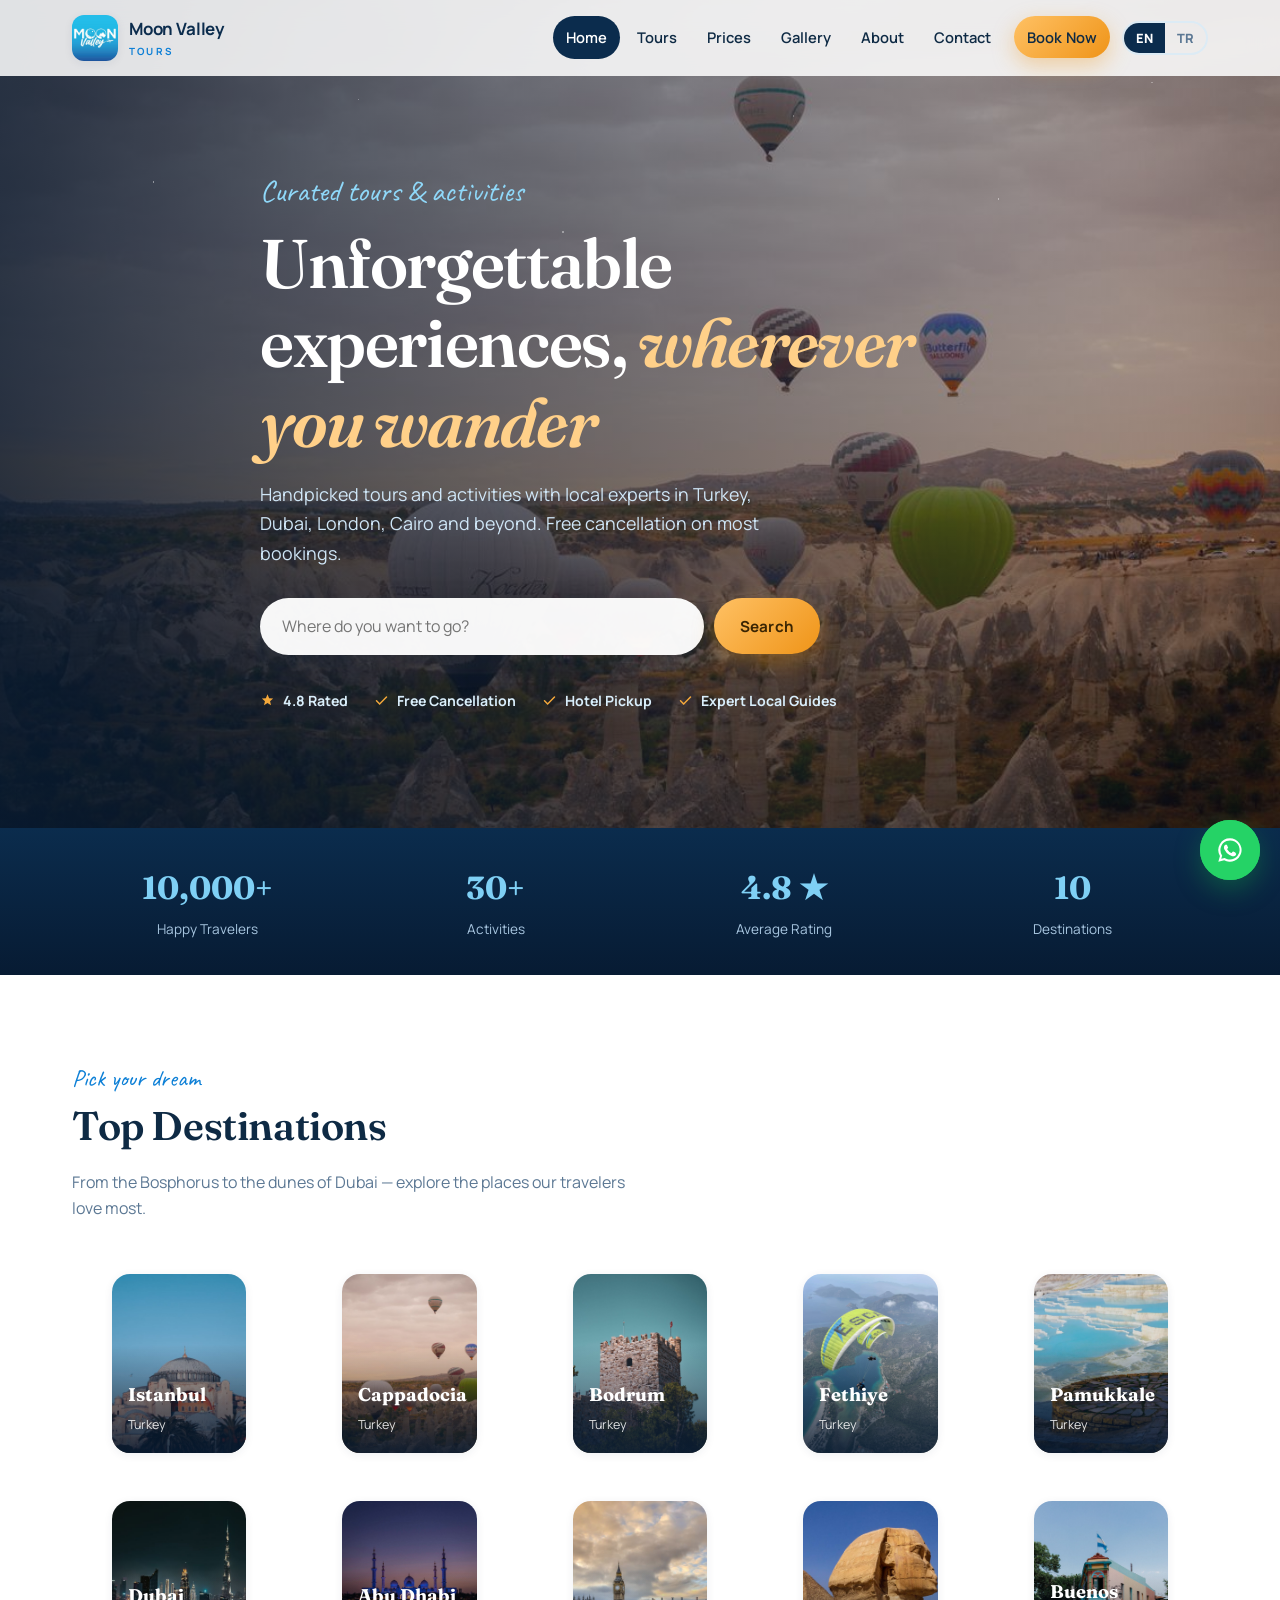
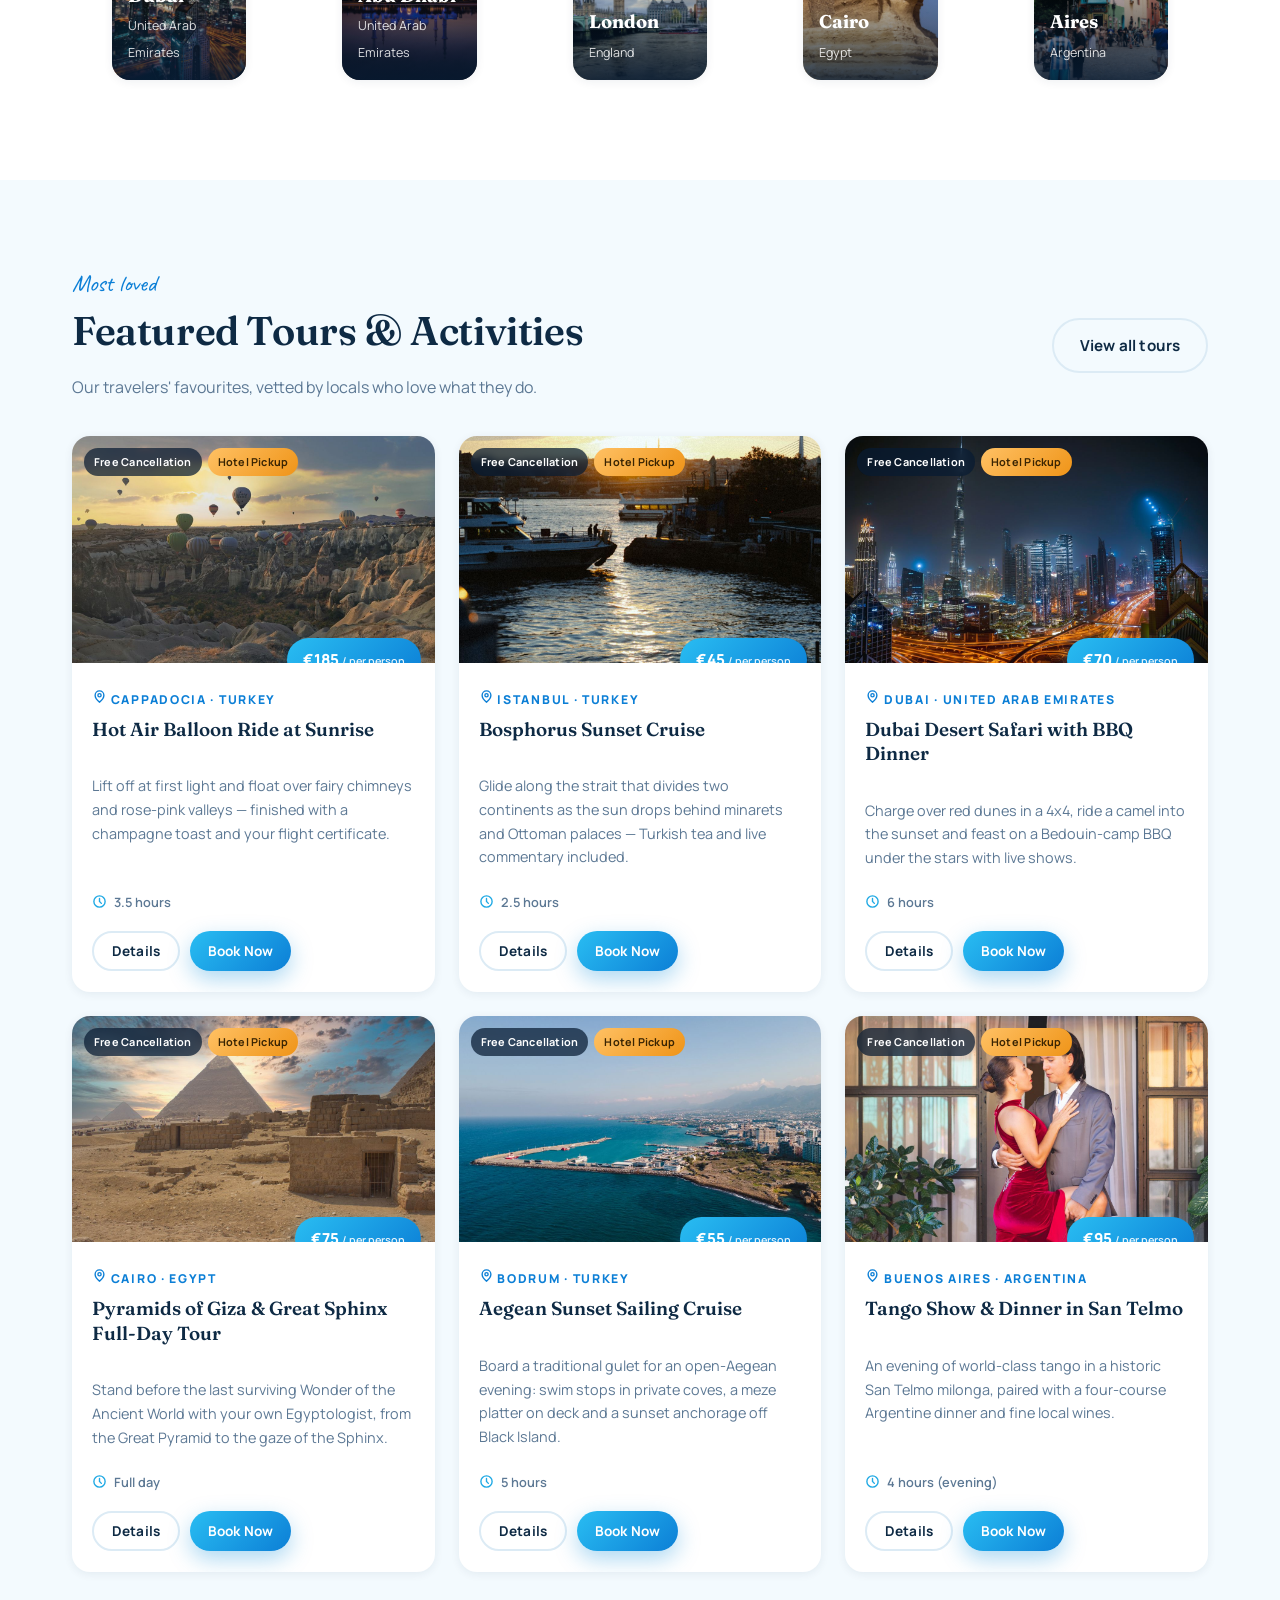
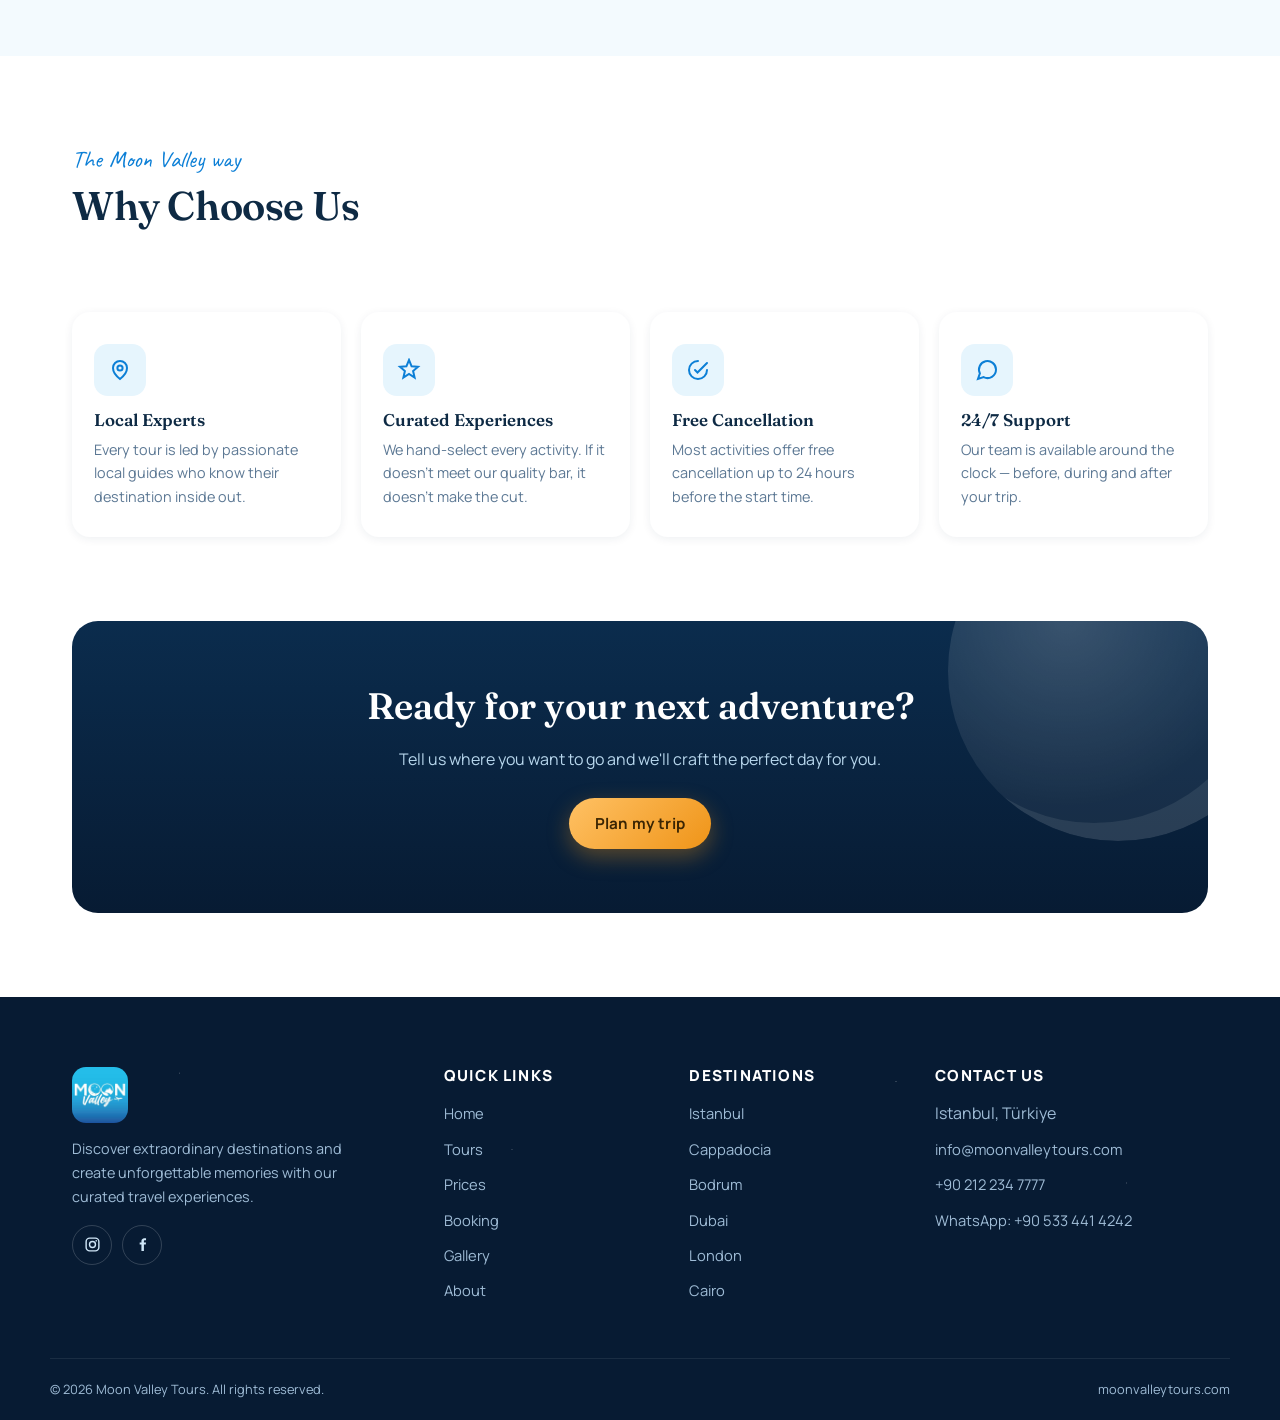
==== index.html @ e9f566f2 "MoonValley Tours — complete web application v1.0 30 tours, bilingual EN/TR, booking via WhatsApp, ga" ====
<!DOCTYPE html>
<html lang="en">
<head>
<meta charset="UTF-8">
<meta name="viewport" content="width=device-width, initial-scale=1.0">
<title>Moon Valley Tours — Curated Tours & Activities in Turkey, Dubai, London & More</title>
<meta name="description" content="Handpicked tours and activities with local experts in Istanbul, Cappadocia, Bodrum, Dubai, London, Cairo and beyond. Free cancellation on most bookings.">
<meta name="keywords" content="Moon Valley Tours, tours, activities, Istanbul, Cappadocia, Bodrum, Dubai, London, Cairo, travel, excursions, day trips">
<meta name="author" content="Moon Valley Tours">
<meta name="robots" content="index, follow">
<meta name="theme-color" content="#0b2c4d">
<meta property="og:type" content="website">
<meta property="og:site_name" content="Moon Valley Tours">
<meta property="og:title" content="Moon Valley Tours — Curated Tours & Activities in Turkey, Dubai, London & More">
<meta property="og:description" content="Handpicked tours and activities with local experts in Istanbul, Cappadocia, Bodrum, Dubai, London, Cairo and beyond. Free cancellation on most bookings.">
<meta property="og:image" content="assets/logo/logo.jpg">
<meta name="twitter:card" content="summary_large_image">
<link rel="icon" type="image/png" sizes="32x32" href="assets/icons/favicon-32.png">
<link rel="icon" type="image/png" sizes="192x192" href="assets/icons/favicon-192.png">
<link rel="apple-touch-icon" href="assets/icons/icon-512.png">
<link rel="preconnect" href="https://fonts.googleapis.com">
<link rel="preconnect" href="https://fonts.gstatic.com" crossorigin>
<link href="https://fonts.googleapis.com/css2?family=Fraunces:ital,wght@0,500;0,600;0,700;1,600&family=Manrope:wght@400;600;700;800&family=Caveat:wght@600&display=swap" rel="stylesheet">
<link rel="stylesheet" href="css/style.css">
<script type="application/ld+json">{"@context": "https://schema.org", "@type": "TravelAgency", "name": "Moon Valley Tours", "description": "Curated tours and activities in Turkey, Dubai, London, Cairo and beyond.", "email": "info@moonvalleytours.com", "telephone": "+90 212 234 7777", "address": {"@type": "PostalAddress", "addressLocality": "Istanbul", "addressCountry": "TR"}, "sameAs": ["https://www.instagram.com/moonvalleytours", "https://www.facebook.com/moonvalleytours"], "aggregateRating": {"@type": "AggregateRating", "ratingValue": "4.8", "bestRating": "5", "reviewCount": "10000"}}</script>
</head>
<body data-page="home">
<header class="site-header">
  <div class="wrap">
    <a class="brand" href="index.html" aria-label="Moon Valley Tours — Home">
      <img src="assets/logo/logo.jpg" alt="Moon Valley Tours logo" width="46" height="46">
      <span><b>Moon Valley</b><small>Tours</small></span>
    </a>
    <button class="nav-toggle" aria-label="Open menu" aria-controls="main-nav"><span></span></button>
    <nav class="main-nav" id="main-nav" aria-label="Main navigation">
      <a href="index.html" data-i18n="nav.home" class="is-active">Home</a>
      <a href="programs.html" data-i18n="nav.tours">Tours</a>
      <a href="prices.html" data-i18n="nav.prices">Prices</a>
      <a href="gallery.html" data-i18n="nav.gallery">Gallery</a>
      <a href="about.html" data-i18n="nav.about">About</a>
      <a href="contact.html" data-i18n="nav.contact">Contact</a>
      <a href="booking.html" class="btn btn--gold btn--sm nav-cta" data-i18n="nav.book">Book Now</a>
      <div class="lang-switch" role="group" aria-label="Language">
        <button data-lang="en" type="button">EN</button>
        <button data-lang="tr" type="button">TR</button>
      </div>
    </nav>
  </div>
</header>
<main>
<section class="hero">
  <div class="hero__bg">
      <img src="assets/images/dest-cappadocia.jpg" alt="" class="is-on" fetchpriority="high">
      <img src="assets/images/istanbul-bosphorus-sunset-cruise-1.jpg" alt=""  loading="lazy">
      <img src="assets/images/dest-dubai.jpg" alt=""  loading="lazy">
      <img src="assets/images/dest-fethiye.jpg" alt=""  loading="lazy">
  </div>
  <div class="hero__veil"></div>
  <div class="hero__stars"></div>
  <div class="wrap"><div class="hero__inner">
    <span class="hero__eyebrow rise" data-i18n="hero.eyebrow">Curated tours &amp; activities</span>
    <h1 class="rise"><span data-i18n="hero.title.a">Unforgettable experiences,</span> <em data-i18n="hero.title.b">wherever you wander</em></h1>
    <p class="rise" data-i18n="hero.sub">Handpicked tours and activities with local experts in Turkey, Dubai, London, Cairo and beyond. Free cancellation on most bookings.</p>
    <form class="hero__search rise" id="hero-search" role="search">
      <input type="search" data-i18n-ph="hero.search" placeholder="Where do you want to go?" aria-label="Search destinations">
      <button class="btn btn--gold" type="submit" data-i18n="hero.cta">Search</button>
    </form>
    <div class="hero__badges rise">
      <span><svg width="15" height="15" viewBox="0 0 24 24" fill="currentColor"><path d="m12 2 2.6 6.3 6.4.5-4.9 4.3 1.5 6.4L12 16l-5.6 3.5 1.5-6.4L3 8.8l6.4-.5L12 2z"/></svg> <i data-i18n="badge.rated" style="font-style:normal">4.8 Rated</i></span>
      <span><svg width="15" height="15" viewBox="0 0 24 24" fill="none" stroke="currentColor" stroke-width="2.4" stroke-linecap="round"><path d="m4 12.5 5 5L20 6.5"/></svg> <i data-i18n="badge.cancel" style="font-style:normal">Free Cancellation</i></span>
      <span><svg width="15" height="15" viewBox="0 0 24 24" fill="none" stroke="currentColor" stroke-width="2.4" stroke-linecap="round"><path d="m4 12.5 5 5L20 6.5"/></svg> <i data-i18n="badge.pickup" style="font-style:normal">Hotel Pickup</i></span>
      <span><svg width="15" height="15" viewBox="0 0 24 24" fill="none" stroke="currentColor" stroke-width="2.4" stroke-linecap="round"><path d="m4 12.5 5 5L20 6.5"/></svg> <i data-i18n="badge.guides" style="font-style:normal">Expert Local Guides</i></span>
    </div>
  </div></div>
</section>

<section class="stats" aria-label="Key numbers">
  <div class="wrap">
    <div class="stat"><b>10,000+</b><span data-i18n="stats.travelers">Happy Travelers</span></div>
    <div class="stat"><b>30+</b><span data-i18n="stats.activities">Activities</span></div>
    <div class="stat"><b>4.8 ★</b><span data-i18n="stats.rating">Average Rating</span></div>
    <div class="stat"><b>10</b><span data-i18n="stats.dests">Destinations</span></div>
  </div>
</section>

<section class="section" id="destinations">
  <div class="wrap">
    <span class="eyebrow" data-i18n="home.dest.eyebrow">Pick your dream</span>
    <div class="section-head--row">
      <h2 class="section-title" data-i18n="home.dest.title">Top Destinations</h2>
    </div>
    <p class="section-sub" data-i18n="home.dest.sub">From the Bosphorus to the dunes of Dubai — explore the places our travelers love most.</p>
    <div class="dest-grid" id="dest-grid"></div>
  </div>
</section>

<section class="section section--sky">
  <div class="wrap">
    <span class="eyebrow" data-i18n="home.tours.eyebrow">Most loved</span>
    <div class="section-head--row">
      <h2 class="section-title" data-i18n="home.tours.title">Featured Tours &amp; Activities</h2>
      <a href="programs.html" class="btn btn--ghost" data-i18n="home.tours.all">View all tours</a>
    </div>
    <p class="section-sub" data-i18n="home.tours.sub">Our travelers' favourites, vetted by locals who love what they do.</p>
    <div class="tour-grid" id="featured-grid"></div>
  </div>
</section>

<section class="section">
  <div class="wrap">
    <span class="eyebrow" data-i18n="home.why.eyebrow">The Moon Valley way</span>
    <h2 class="section-title" data-i18n="home.why.title">Why Choose Us</h2>
    <p class="section-sub">&nbsp;</p>
    <div class="feature-grid">
      <div class="feature reveal">
        <div class="feature__icon"><svg width="24" height="24" viewBox="0 0 24 24" fill="none" stroke="currentColor" stroke-width="2" stroke-linecap="round"><path d="M12 21s7-5.5 7-11a7 7 0 1 0-14 0c0 5.5 7 11 7 11z"/><circle cx="12" cy="10" r="2.6"/></svg></div>
        <h3 data-i18n="why.local.t">Local Experts</h3>
        <p data-i18n="why.local.d">Every tour is led by passionate local guides who know their destination inside out.</p>
      </div>
      <div class="feature reveal">
        <div class="feature__icon"><svg width="24" height="24" viewBox="0 0 24 24" fill="none" stroke="currentColor" stroke-width="2" stroke-linecap="round"><path d="m12 2 2.6 6.3 6.4.5-4.9 4.3 1.5 6.4L12 16l-5.6 3.5 1.5-6.4L3 8.8l6.4-.5L12 2z"/></svg></div>
        <h3 data-i18n="why.curated.t">Curated Experiences</h3>
        <p data-i18n="why.curated.d">We hand-select every activity. If it doesn't meet our quality bar, it doesn't make the cut.</p>
      </div>
      <div class="feature reveal">
        <div class="feature__icon"><svg width="24" height="24" viewBox="0 0 24 24" fill="none" stroke="currentColor" stroke-width="2" stroke-linecap="round"><path d="M21 12a9 9 0 1 1-9-9"/><path d="m9 12 2.5 2.5L21 5"/></svg></div>
        <h3 data-i18n="why.cancel.t">Free Cancellation</h3>
        <p data-i18n="why.cancel.d">Most activities offer free cancellation up to 24 hours before the start time.</p>
      </div>
      <div class="feature reveal">
        <div class="feature__icon"><svg width="24" height="24" viewBox="0 0 24 24" fill="none" stroke="currentColor" stroke-width="2" stroke-linecap="round"><path d="M21 11.5a8.5 8.5 0 0 1-12.4 7.6L3 21l1.9-5.6A8.5 8.5 0 1 1 21 11.5z"/></svg></div>
        <h3 data-i18n="why.support.t">24/7 Support</h3>
        <p data-i18n="why.support.d">Our team is available around the clock — before, during and after your trip.</p>
      </div>
    </div>
  </div>
</section>

<section class="section" style="padding-top:0">
  <div class="wrap">
    <div class="cta-band reveal">
      <h2 data-i18n="cta.title">Ready for your next adventure?</h2>
      <p data-i18n="cta.sub">Tell us where you want to go and we'll craft the perfect day for you.</p>
      <a href="booking.html" class="btn btn--gold" data-i18n="cta.btn">Plan my trip</a>
    </div>
  </div>
</section>
</main>
<footer class="site-footer">
  <div class="wrap footer-grid">
    <div class="footer-brand">
      <img src="assets/logo/logo.jpg" alt="Moon Valley Tours logo" loading="lazy" width="56" height="56">
      <p data-i18n="footer.tag">Discover extraordinary destinations and create unforgettable memories with our curated travel experiences.</p>
      <div class="footer-social">
        <a href="https://www.instagram.com/moonvalleytours" target="_blank" rel="noopener" aria-label="Instagram"><svg width="17" height="17" viewBox="0 0 24 24" fill="none" stroke="currentColor" stroke-width="2"><rect x="3" y="3" width="18" height="18" rx="5"/><circle cx="12" cy="12" r="4.2"/><circle cx="17.3" cy="6.7" r="1.2" fill="currentColor" stroke="none"/></svg></a>
        <a href="https://www.facebook.com/moonvalleytours" target="_blank" rel="noopener" aria-label="Facebook"><svg width="17" height="17" viewBox="0 0 24 24" fill="currentColor"><path d="M14 9h3l-.4 3H14v9h-3.5v-9H8V9h2.5V7.2C10.5 4.9 11.9 3 14.7 3H17v3h-1.7c-1 0-1.3.5-1.3 1.4V9Z"/></svg></a>
      </div>
    </div>
    <div>
      <h4 data-i18n="footer.links">Quick links</h4>
      <ul>
        <li><a href="index.html" data-i18n="nav.home">Home</a></li>
        <li><a href="programs.html" data-i18n="nav.tours">Tours</a></li>
        <li><a href="prices.html" data-i18n="nav.prices">Prices</a></li>
        <li><a href="booking.html" data-i18n="nav.booking">Booking</a></li>
        <li><a href="gallery.html" data-i18n="nav.gallery">Gallery</a></li>
        <li><a href="about.html" data-i18n="nav.about">About</a></li>
      </ul>
    </div>
    <div>
      <h4 data-i18n="footer.dests">Destinations</h4>
      <ul>
        <li><a href="programs.html?dest=istanbul">Istanbul</a></li>
        <li><a href="programs.html?dest=cappadocia">Cappadocia</a></li>
        <li><a href="programs.html?dest=bodrum">Bodrum</a></li>
        <li><a href="programs.html?dest=dubai">Dubai</a></li>
        <li><a href="programs.html?dest=london">London</a></li>
        <li><a href="programs.html?dest=cairo">Cairo</a></li>
      </ul>
    </div>
    <div>
      <h4 data-i18n="footer.contact">Contact us</h4>
      <ul>
        <li><span>Istanbul, Türkiye</span></li>
        <li><a href="mailto:info@moonvalleytours.com">info@moonvalleytours.com</a></li>
        <li><a href="tel:+902122347777">+90 212 234 7777</a></li>
        <li><a href="https://wa.me/905334414242" target="_blank" rel="noopener">WhatsApp: +90 533 441 4242</a></li>
      </ul>
    </div>
  </div>
  <div class="wrap footer-bottom">
    <span>© <span id="year">2026</span> Moon Valley Tours. <span data-i18n="footer.rights">All rights reserved.</span></span>
    <span>moonvalleytours.com</span>
  </div>
</footer>
<script src="js/app.js"></script>
<noscript><style>.reveal{opacity:1;transform:none}</style></noscript>
</body>
</html>
---- css/style.css ----
/* ==========================================================================
   MoonValley — Moon Valley Tours
   Design system: "Celestial Premium"
   Deep night-navy + brand cyan (from the official logo) + warm gold accent
   ========================================================================== */

:root {
  /* Brand palette — derived from the Moon Valley Tours logo gradient */
  --night: #071b33;
  --navy: #0b2c4d;
  --ink: #0e2a44;
  --brand: #1fa9e4;
  --brand-deep: #0c7fd6;
  --brand-soft: #e6f5fd;
  --sky: #f3fafe;
  --gold: #f5a93b;
  --gold-deep: #d9881a;
  --paper: #ffffff;
  --mist: #5c7894;
  --line: #dcebf5;

  --grad-brand: linear-gradient(135deg, #29bdf2 0%, #0c7fd6 100%);
  --grad-night: linear-gradient(180deg, #0b2c4d 0%, #071b33 100%);

  --font-display: "Fraunces", Georgia, serif;
  --font-body: "Manrope", "Segoe UI", sans-serif;
  --font-accent: "Caveat", cursive;

  --radius: 18px;
  --radius-sm: 12px;
  --shadow-sm: 0 2px 10px rgba(11, 44, 77, 0.07);
  --shadow-md: 0 10px 30px rgba(11, 44, 77, 0.12);
  --shadow-lg: 0 24px 60px rgba(7, 27, 51, 0.22);
  --wrap: 1180px;
  --header-h: 76px;
}

/* ---------- Reset & base ---------- */
*, *::before, *::after { box-sizing: border-box; }
html { scroll-behavior: smooth; }
body {
  margin: 0;
  font-family: var(--font-body);
  color: var(--ink);
  background: var(--paper);
  line-height: 1.65;
  -webkit-font-smoothing: antialiased;
}
img { max-width: 100%; display: block; }
a { color: var(--brand-deep); text-decoration: none; }
button { font-family: inherit; cursor: pointer; }
h1, h2, h3, h4 { font-family: var(--font-display); line-height: 1.15; margin: 0 0 .5em; font-weight: 600; }
:focus-visible { outline: 3px solid var(--brand); outline-offset: 2px; border-radius: 4px; }

.wrap { max-width: var(--wrap); margin: 0 auto; padding: 0 22px; }
.section { padding: 84px 0; }
.section--sky { background: var(--sky); }
.section--night { background: var(--grad-night); color: #eaf6ff; }

/* Eyebrow label with handwritten accent (echoes the script in the logo) */
.eyebrow {
  font-family: var(--font-accent);
  font-size: 1.5rem;
  color: var(--brand-deep);
  display: block;
  margin-bottom: 4px;
}
.section--night .eyebrow { color: #7fd0f5; }
.section-title { font-size: clamp(1.7rem, 3.5vw, 2.5rem); letter-spacing: -0.01em; }
.section-sub { color: var(--mist); max-width: 560px; margin: 0 0 36px; }
.section--night .section-sub { color: #a8c6e0; }
.section-head--row { display: flex; align-items: flex-end; justify-content: space-between; gap: 20px; flex-wrap: wrap; }

/* ---------- Buttons ---------- */
.btn {
  display: inline-flex; align-items: center; justify-content: center; gap: 9px;
  padding: 13px 26px; border-radius: 999px; border: 0;
  font-weight: 700; font-size: .95rem; letter-spacing: .01em;
  transition: transform .18s ease, box-shadow .18s ease, background .18s ease;
  will-change: transform;
}
.btn--brand { background: var(--grad-brand); color: #fff; box-shadow: 0 8px 22px rgba(18, 142, 217, .35); }
.btn--brand:hover { transform: translateY(-2px); box-shadow: 0 14px 30px rgba(18, 142, 217, .45); }
.btn--gold { background: linear-gradient(135deg, #ffc164, #ef9418); color: #3a2503; box-shadow: 0 8px 22px rgba(239, 148, 24, .35); }
.btn--gold:hover { transform: translateY(-2px); }
.btn--ghost { background: transparent; color: var(--ink); border: 2px solid var(--line); }
.btn--ghost:hover { border-color: var(--brand); color: var(--brand-deep); }
.btn--light { background: #fff; color: var(--navy); }
.btn--light:hover { transform: translateY(-2px); }
.btn--sm { padding: 9px 18px; font-size: .85rem; }
.btn--block { width: 100%; }

/* ---------- Header ---------- */
.site-header {
  position: fixed; inset: 0 0 auto; z-index: 90; height: var(--header-h);
  display: flex; align-items: center;
  background: rgba(255, 255, 255, .86);
  backdrop-filter: blur(14px); -webkit-backdrop-filter: blur(14px);
  border-bottom: 1px solid transparent;
  transition: box-shadow .25s, border-color .25s;
}
.site-header.is-scrolled { box-shadow: var(--shadow-sm); border-color: var(--line); }
.site-header .wrap { display: flex; align-items: center; gap: 26px; width: 100%; }
.brand { display: flex; align-items: center; gap: 11px; font-weight: 800; color: var(--navy); }
.brand img { width: 46px; height: 46px; border-radius: 12px; object-fit: cover; box-shadow: var(--shadow-sm); }
.brand b { font-size: 1.06rem; letter-spacing: -.01em; }
.brand small { display: block; font-size: .62rem; letter-spacing: .22em; text-transform: uppercase; color: var(--brand-deep); font-weight: 700; }

.main-nav { margin-left: auto; display: flex; align-items: center; gap: 4px; }
.main-nav a {
  padding: 9px 13px; border-radius: 999px; color: var(--ink);
  font-weight: 600; font-size: .92rem; transition: background .15s, color .15s;
}
.main-nav a:hover { background: var(--brand-soft); color: var(--brand-deep); }
.main-nav a.is-active { background: var(--navy); color: #fff; }
.nav-cta { margin-left: 6px; }

.lang-switch {
  display: flex; border: 2px solid var(--line); border-radius: 999px; overflow: hidden; margin-left: 8px;
}
.lang-switch button {
  border: 0; background: transparent; padding: 6px 12px; font-weight: 800; font-size: .8rem; color: var(--mist);
}
.lang-switch button.is-on { background: var(--navy); color: #fff; }

.nav-toggle { display: none; margin-left: auto; background: none; border: 0; width: 44px; height: 44px; position: relative; z-index: 101; }
.nav-toggle span, .nav-toggle::before, .nav-toggle::after {
  content: ""; display: block; height: 3px; border-radius: 3px; background: var(--navy);
  margin: 6px 0; transition: transform .25s, opacity .25s;
}
body.nav-open .nav-toggle::before { transform: translateY(9px) rotate(45deg); }
body.nav-open .nav-toggle span { opacity: 0; }
body.nav-open .nav-toggle::after { transform: translateY(-9px) rotate(-45deg); }

/* ---------- Hero ---------- */
.hero {
  position: relative; min-height: 92vh; display: flex; align-items: center;
  color: #fff; overflow: hidden; background: var(--night);
}
.hero__bg { position: absolute; inset: 0; }
.hero__bg img {
  position: absolute; inset: 0; width: 100%; height: 100%; object-fit: cover;
  opacity: 0; transition: opacity 1.4s ease; transform: scale(1.06);
  animation: heroDrift 16s ease-in-out infinite alternate;
}
.hero__bg img.is-on { opacity: 1; }
@keyframes heroDrift { from { transform: scale(1.06) translateX(0); } to { transform: scale(1.12) translateX(-1.5%); } }
.hero__veil {
  position: absolute; inset: 0;
  background: linear-gradient(75deg, rgba(7, 27, 51, .88) 0%, rgba(7, 27, 51, .55) 45%, rgba(7, 27, 51, .18) 100%);
}
/* faint stars + crescent moon — celestial signature */
.hero__stars {
  position: absolute; inset: 0; pointer-events: none; opacity: .8;
  background-image:
    radial-gradient(1.6px 1.6px at 12% 22%, #fff8 50%, transparent 51%),
    radial-gradient(1.2px 1.2px at 28% 12%, #fff6 50%, transparent 51%),
    radial-gradient(2px 2px at 44% 28%, #fff7 50%, transparent 51%),
    radial-gradient(1.4px 1.4px at 62% 14%, #fff5 50%, transparent 51%),
    radial-gradient(1.8px 1.8px at 78% 24%, #fff8 50%, transparent 51%),
    radial-gradient(1.2px 1.2px at 90% 10%, #fff6 50%, transparent 51%);
}
.hero__inner { position: relative; z-index: 2; padding: 140px 0 90px; max-width: 760px; }
.hero__eyebrow { font-family: var(--font-accent); font-size: clamp(1.4rem, 2.6vw, 1.9rem); color: #8fd8f9; }
.hero h1 { font-size: clamp(2.4rem, 6vw, 4.3rem); letter-spacing: -0.02em; margin: 8px 0 16px; }
.hero h1 em { font-style: italic; color: #ffd089; }
.hero p { font-size: 1.12rem; color: #cfe6f7; max-width: 540px; }

.hero__search { margin-top: 30px; display: flex; gap: 10px; max-width: 560px; }
.hero__search input {
  flex: 1; padding: 15px 22px; border-radius: 999px; border: 0; font: inherit;
  background: rgba(255, 255, 255, .96); color: var(--ink); box-shadow: var(--shadow-md);
}
.hero__badges { display: flex; flex-wrap: wrap; gap: 18px 26px; margin-top: 34px; font-size: .88rem; font-weight: 700; color: #d9eefb; }
.hero__badges span { display: inline-flex; align-items: center; gap: 8px; }
.hero__badges svg { color: var(--gold); }

/* staggered entrance */
.hero .rise { opacity: 0; transform: translateY(26px); animation: rise .8s cubic-bezier(.2,.7,.2,1) forwards; }
.hero .rise:nth-child(2) { animation-delay: .12s; }
.hero .rise:nth-child(3) { animation-delay: .24s; }
.hero .rise:nth-child(4) { animation-delay: .36s; }
.hero .rise:nth-child(5) { animation-delay: .48s; }
@keyframes rise { to { opacity: 1; transform: none; } }

/* ---------- Stats strip ---------- */
.stats { background: var(--grad-night); color: #fff; }
.stats .wrap { display: grid; grid-template-columns: repeat(4, 1fr); gap: 18px; padding-top: 34px; padding-bottom: 34px; }
.stat { text-align: center; }
.stat b { font-family: var(--font-display); font-size: 2rem; color: #7fd0f5; display: block; }
.stat span { font-size: .85rem; color: #a8c6e0; }

/* ---------- Cards: destinations ---------- */
.dest-grid { display: grid; grid-template-columns: repeat(5, 1fr); gap: 16px; }
.dest-card {
  position: relative; border-radius: var(--radius); overflow: hidden; aspect-ratio: 3 / 4;
  color: #fff; display: flex; align-items: flex-end; box-shadow: var(--shadow-sm); cursor: pointer;
}
.dest-card img { position: absolute; inset: 0; width: 100%; height: 100%; object-fit: cover; transition: transform .6s ease; }
.dest-card:hover img { transform: scale(1.07); }
.dest-card::after { content: ""; position: absolute; inset: 40% 0 0; background: linear-gradient(180deg, transparent, rgba(7,27,51,.85)); }
.dest-card figcaption { position: relative; z-index: 2; padding: 16px; }
.dest-card b { font-family: var(--font-display); font-size: 1.15rem; display: block; }
.dest-card span { font-size: .78rem; opacity: .85; }

/* ---------- Cards: tours ---------- */
.tour-grid { display: grid; grid-template-columns: repeat(3, 1fr); gap: 24px; }
.tour-card {
  background: #fff; border-radius: var(--radius); overflow: hidden;
  box-shadow: var(--shadow-sm); display: flex; flex-direction: column;
  transition: transform .25s ease, box-shadow .25s ease; cursor: pointer;
}
.tour-card:hover { transform: translateY(-6px); box-shadow: var(--shadow-md); }
.tour-card__media { position: relative; aspect-ratio: 16 / 10; overflow: hidden; }
.tour-card__media img { width: 100%; height: 100%; object-fit: cover; transition: transform .6s ease; }
.tour-card:hover .tour-card__media img { transform: scale(1.06); }
.tour-card__price {
  position: absolute; right: 14px; bottom: -18px; z-index: 2;
  background: var(--grad-brand); color: #fff; font-weight: 800;
  padding: 9px 16px; border-radius: 999px; box-shadow: 0 8px 18px rgba(18,142,217,.4); font-size: .95rem;
}
.tour-card__price small { font-weight: 600; font-size: .68rem; opacity: .9; }
.tour-card__tags { position: absolute; left: 12px; top: 12px; display: flex; gap: 6px; flex-wrap: wrap; }
.tag {
  background: rgba(7,27,51,.72); color: #fff; backdrop-filter: blur(4px);
  font-size: .68rem; font-weight: 700; padding: 5px 10px; border-radius: 999px; letter-spacing: .02em;
}
.tag--gold { background: linear-gradient(135deg, #ffc164, #ef9418); color: #3a2503; }
.tour-card__body { padding: 26px 20px 20px; display: flex; flex-direction: column; gap: 8px; flex: 1; }
.tour-card__where { font-size: .76rem; font-weight: 800; letter-spacing: .14em; text-transform: uppercase; color: var(--brand-deep); }
.tour-card__title { font-family: var(--font-display); font-size: 1.18rem; font-weight: 600; line-height: 1.3; }
.tour-card__desc { color: var(--mist); font-size: .9rem; flex: 1; }
.tour-card__meta { display: flex; align-items: center; gap: 14px; font-size: .8rem; color: var(--mist); font-weight: 600; }
.tour-card__meta svg { vertical-align: -2px; margin-right: 4px; color: var(--brand); }
.tour-card__actions { display: flex; gap: 10px; margin-top: 10px; }

/* ---------- Filters / search bar ---------- */
.toolbar { display: flex; gap: 14px; flex-wrap: wrap; align-items: center; margin-bottom: 34px; }
.toolbar .search-box { position: relative; flex: 1; min-width: 240px; }
.toolbar .search-box input {
  width: 100%; padding: 13px 20px 13px 46px; border-radius: 999px;
  border: 2px solid var(--line); font: inherit; background: #fff; transition: border-color .15s;
}
.toolbar .search-box input:focus { border-color: var(--brand); outline: none; }
.toolbar .search-box svg { position: absolute; left: 17px; top: 50%; transform: translateY(-50%); color: var(--mist); }
.chips { display: flex; gap: 8px; flex-wrap: wrap; }
.chip {
  border: 2px solid var(--line); background: #fff; border-radius: 999px;
  padding: 8px 16px; font-weight: 700; font-size: .83rem; color: var(--mist); transition: all .15s;
}
.chip:hover { border-color: var(--brand); color: var(--brand-deep); }
.chip.is-on { background: var(--navy); border-color: var(--navy); color: #fff; }
.results-empty { text-align: center; color: var(--mist); padding: 70px 0; }
.results-empty b { font-family: var(--font-display); font-size: 1.3rem; color: var(--ink); display: block; margin-bottom: 6px; }

/* ---------- Page hero (inner pages) ---------- */
.page-hero {
  background: var(--grad-night); color: #fff; padding: calc(var(--header-h) + 64px) 0 64px;
  position: relative; overflow: hidden;
}
.page-hero::before {
  content: ""; position: absolute; inset: 0; opacity: .75; pointer-events: none;
  background-image:
    radial-gradient(1.6px 1.6px at 18% 30%, #fff7 50%, transparent 51%),
    radial-gradient(1.2px 1.2px at 38% 64%, #fff5 50%, transparent 51%),
    radial-gradient(2px 2px at 56% 22%, #fff6 50%, transparent 51%),
    radial-gradient(1.4px 1.4px at 74% 52%, #fff5 50%, transparent 51%),
    radial-gradient(1.8px 1.8px at 90% 30%, #fff7 50%, transparent 51%);
}
.page-hero .eyebrow { color: #8fd8f9; }
.page-hero h1 { font-size: clamp(2rem, 4.5vw, 3.1rem); margin: 4px 0 10px; }
.page-hero p { color: #b7d6ec; max-width: 620px; margin: 0; }

/* ---------- Why / features ---------- */
.feature-grid { display: grid; grid-template-columns: repeat(4, 1fr); gap: 20px; }
.feature {
  background: #fff; border-radius: var(--radius); padding: 28px 22px;
  box-shadow: var(--shadow-sm); border-top: 4px solid transparent; transition: transform .2s, border-color .2s;
}
.feature:hover { transform: translateY(-4px); border-top-color: var(--brand); }
.feature__icon {
  width: 52px; height: 52px; border-radius: 14px; background: var(--brand-soft);
  display: grid; place-items: center; color: var(--brand-deep); margin-bottom: 14px;
}
.feature h3 { font-size: 1.06rem; }
.feature p { color: var(--mist); font-size: .9rem; margin: 0; }

/* ---------- Price table ---------- */
.price-tablewrap { overflow-x: auto; border-radius: var(--radius); box-shadow: var(--shadow-sm); background: #fff; }
.price-table { width: 100%; border-collapse: collapse; min-width: 680px; }
.price-table th {
  background: var(--navy); color: #fff; text-align: left; padding: 15px 18px;
  font-size: .78rem; letter-spacing: .1em; text-transform: uppercase;
}
.price-table td { padding: 15px 18px; border-bottom: 1px solid var(--line); font-size: .93rem; vertical-align: middle; }
.price-table tr:last-child td { border-bottom: 0; }
.price-table tbody tr { transition: background .15s; }
.price-table tbody tr:hover { background: var(--sky); }
.price-table .pt-city { font-size: .74rem; font-weight: 800; letter-spacing: .1em; text-transform: uppercase; color: var(--brand-deep); }
.price-table .pt-name { font-weight: 700; }
.price-table .pt-price { font-family: var(--font-display); font-weight: 700; font-size: 1.1rem; color: var(--navy); white-space: nowrap; }
.price-note { font-size: .84rem; color: var(--mist); margin-top: 18px; }

/* ---------- Booking ---------- */
.booking-layout { display: grid; grid-template-columns: 1.4fr 1fr; gap: 30px; align-items: start; }
.panel { background: #fff; border-radius: var(--radius); box-shadow: var(--shadow-sm); padding: 32px; }
.panel h2 { font-size: 1.4rem; }
.form-grid { display: grid; grid-template-columns: 1fr 1fr; gap: 16px; }
.form-field { display: flex; flex-direction: column; gap: 6px; }
.form-field--full { grid-column: 1 / -1; }
.form-field label { font-weight: 700; font-size: .85rem; }
.form-field input, .form-field select, .form-field textarea {
  padding: 12px 15px; border-radius: var(--radius-sm); border: 2px solid var(--line);
  font: inherit; background: #fff; transition: border-color .15s; width: 100%;
}
.form-field input:focus, .form-field select:focus, .form-field textarea:focus { border-color: var(--brand); outline: none; }
.form-field .err { color: #d23b3b; font-size: .78rem; min-height: 1em; }
.form-field.is-bad input, .form-field.is-bad select { border-color: #d23b3b; }

.summary { position: sticky; top: calc(var(--header-h) + 20px); }
.summary__tour { display: flex; gap: 14px; align-items: center; margin-bottom: 18px; }
.summary__tour img { width: 86px; height: 64px; object-fit: cover; border-radius: var(--radius-sm); }
.summary__tour b { font-family: var(--font-display); line-height: 1.3; display: block; }
.summary__rows { border-top: 2px dashed var(--line); padding-top: 14px; display: grid; gap: 8px; font-size: .92rem; }
.summary__rows div { display: flex; justify-content: space-between; }
.summary__total { font-size: 1.25rem; font-weight: 800; border-top: 2px solid var(--line); padding-top: 12px; margin-top: 6px; }
.summary__total .money { font-family: var(--font-display); color: var(--brand-deep); }
.booking-ok { text-align: center; padding: 40px 10px; }
.booking-ok .big { font-size: 3rem; }

/* ---------- Gallery ---------- */
.gallery-grid { columns: 4 240px; column-gap: 14px; }
.gallery-item {
  margin: 0 0 14px; border-radius: var(--radius-sm); overflow: hidden; position: relative;
  break-inside: avoid; cursor: zoom-in; box-shadow: var(--shadow-sm);
}
.gallery-item img { transition: transform .5s; width: 100%; }
.gallery-item:hover img { transform: scale(1.05); }
.gallery-item figcaption {
  position: absolute; inset: auto 0 0; padding: 26px 12px 10px; color: #fff; font-size: .78rem; font-weight: 700;
  background: linear-gradient(180deg, transparent, rgba(7,27,51,.8)); opacity: 0; transition: opacity .25s;
}
.gallery-item:hover figcaption { opacity: 1; }

/* Lightbox */
.lightbox {
  position: fixed; inset: 0; z-index: 200; background: rgba(4, 14, 27, .94);
  display: none; align-items: center; justify-content: center; padding: 30px;
}
.lightbox.is-open { display: flex; }
.lightbox img { max-width: 92vw; max-height: 84vh; border-radius: var(--radius-sm); box-shadow: var(--shadow-lg); }
.lightbox__caption { position: absolute; bottom: 26px; left: 0; right: 0; text-align: center; color: #cfe6f7; font-size: .9rem; }
.lightbox button {
  position: absolute; background: rgba(255,255,255,.12); color: #fff; border: 0;
  width: 48px; height: 48px; border-radius: 50%; font-size: 1.3rem; display: grid; place-items: center; transition: background .15s;
}
.lightbox button:hover { background: rgba(255,255,255,.25); }
.lightbox .lb-close { top: 22px; right: 22px; }
.lightbox .lb-prev { left: 18px; top: 50%; transform: translateY(-50%); }
.lightbox .lb-next { right: 18px; top: 50%; transform: translateY(-50%); }

/* ---------- Tour detail modal ---------- */
.modal {
  position: fixed; inset: 0; z-index: 150; display: none;
  align-items: flex-start; justify-content: center; overflow-y: auto;
  background: rgba(4, 14, 27, .7); backdrop-filter: blur(4px); padding: 4vh 16px 40px;
}
.modal.is-open { display: flex; }
.modal__card {
  background: #fff; border-radius: 22px; max-width: 880px; width: 100%;
  overflow: hidden; box-shadow: var(--shadow-lg); animation: modalIn .35s cubic-bezier(.2,.7,.2,1);
}
@keyframes modalIn { from { opacity: 0; transform: translateY(30px) scale(.98); } to { opacity: 1; transform: none; } }
.modal__media { position: relative; aspect-ratio: 21 / 9; background: var(--night); }
.modal__media img { width: 100%; height: 100%; object-fit: cover; }
.modal__close {
  position: absolute; top: 14px; right: 14px; width: 42px; height: 42px; border-radius: 50%;
  border: 0; background: rgba(7,27,51,.65); color: #fff; font-size: 1.2rem; backdrop-filter: blur(4px);
}
.modal__thumbs { position: absolute; left: 14px; bottom: 14px; display: flex; gap: 8px; }
.modal__thumbs img {
  width: 58px; height: 42px; object-fit: cover; border-radius: 8px; cursor: pointer;
  border: 2px solid rgba(255,255,255,.5); opacity: .75; transition: opacity .15s;
}
.modal__thumbs img.is-on, .modal__thumbs img:hover { opacity: 1; border-color: #fff; }
.modal__body { padding: 30px 34px 34px; }
.modal__head { display: flex; justify-content: space-between; gap: 18px; flex-wrap: wrap; align-items: flex-start; }
.modal__title { font-size: 1.6rem; margin: 2px 0 6px; }
.modal__price { text-align: right; }
.modal__price b { font-family: var(--font-display); font-size: 2rem; color: var(--brand-deep); }
.modal__price small { display: block; color: var(--mist); font-size: .76rem; }
.modal__meta { display: flex; flex-wrap: wrap; gap: 10px; margin: 12px 0 18px; }
.pill {
  background: var(--brand-soft); color: var(--brand-deep); font-size: .78rem; font-weight: 700;
  padding: 6px 13px; border-radius: 999px; display: inline-flex; align-items: center; gap: 6px;
}
.pill--gold { background: #fdf1dc; color: var(--gold-deep); }
.modal__cols { display: grid; grid-template-columns: 1fr 1fr; gap: 26px; margin: 20px 0; }
.modal__cols h4 { font-size: 1rem; display: flex; align-items: center; gap: 8px; }
.modal__cols ul { margin: 0; padding: 0; list-style: none; display: grid; gap: 8px; font-size: .9rem; color: #3c5871; }
.modal__cols li { display: flex; gap: 9px; align-items: baseline; }
.modal__cols li::before { content: "✓"; color: var(--brand); font-weight: 800; flex: 0 0 auto; }
.modal__cols .itin li::before { content: counter(itin) ""; counter-increment: itin;
  background: var(--brand-soft); color: var(--brand-deep); border-radius: 50%; width: 21px; height: 21px;
  display: inline-grid; place-items: center; font-size: .72rem; font-weight: 800; transform: translateY(3px);
}
.modal__cols .itin { counter-reset: itin; }
.modal__foot { display: flex; gap: 12px; flex-wrap: wrap; align-items: center; border-top: 2px dashed var(--line); padding-top: 20px; }
.share-row { display: flex; gap: 8px; margin-left: auto; }
.share-btn {
  width: 42px; height: 42px; border-radius: 50%; border: 2px solid var(--line); background: #fff;
  display: grid; place-items: center; color: var(--mist); transition: all .15s;
}
.share-btn:hover { border-color: var(--brand); color: var(--brand-deep); transform: translateY(-2px); }

/* ---------- About ---------- */
.about-split { display: grid; grid-template-columns: 1.1fr 1fr; gap: 50px; align-items: center; }
.about-split .photo-stack { position: relative; }
.photo-stack img { border-radius: var(--radius); box-shadow: var(--shadow-md); }
.photo-stack img:first-child { width: 82%; }
.photo-stack img:last-child {
  position: absolute; width: 52%; right: 0; bottom: -40px; border: 6px solid #fff;
}
.team-card {
  background: #fff; border-radius: var(--radius); box-shadow: var(--shadow-sm);
  padding: 28px; display: flex; align-items: center; gap: 18px; max-width: 430px;
}
.team-card .avatar {
  width: 72px; height: 72px; border-radius: 50%; background: var(--grad-brand); color: #fff;
  display: grid; place-items: center; font-family: var(--font-display); font-size: 1.6rem; flex: 0 0 auto;
}

/* ---------- FAQ ---------- */
.faq { max-width: 760px; margin: 0 auto; display: grid; gap: 12px; }
.faq details {
  background: #fff; border-radius: var(--radius-sm); box-shadow: var(--shadow-sm);
  padding: 0 22px; border-left: 4px solid transparent; transition: border-color .2s;
}
.faq details[open] { border-left-color: var(--brand); }
.faq summary {
  cursor: pointer; font-weight: 700; padding: 18px 0; list-style: none;
  display: flex; justify-content: space-between; align-items: center; gap: 14px;
}
.faq summary::-webkit-details-marker { display: none; }
.faq summary::after { content: "+"; font-size: 1.4rem; color: var(--brand); transition: transform .2s; }
.faq details[open] summary::after { transform: rotate(45deg); }
.faq p { margin: 0 0 18px; color: var(--mist); font-size: .93rem; }

/* ---------- Contact ---------- */
.contact-layout { display: grid; grid-template-columns: 1fr 1.2fr; gap: 30px; align-items: start; }
.contact-card { display: grid; gap: 4px; padding: 18px 0; border-bottom: 1px solid var(--line); }
.contact-card:last-child { border-bottom: 0; }
.contact-card b { display: flex; align-items: center; gap: 9px; color: var(--navy); }
.contact-card a, .contact-card span { color: var(--mist); font-size: .95rem; }
.map-embed { border-radius: var(--radius); overflow: hidden; box-shadow: var(--shadow-sm); aspect-ratio: 4 / 3; }
.map-embed iframe { width: 100%; height: 100%; border: 0; display: block; }

/* ---------- CTA band ---------- */
.cta-band {
  position: relative; border-radius: 26px; overflow: hidden; color: #fff;
  padding: 64px 40px; background: var(--grad-night); text-align: center;
}
.cta-band::before {
  content: ""; position: absolute; width: 340px; height: 340px; border-radius: 50%;
  background: radial-gradient(circle at 35% 35%, #ffffff22, transparent 60%), #ffffff10;
  top: -120px; right: -80px; box-shadow: inset -24px -18px 0 0 #ffffff14; /* crescent moon */
}
.cta-band h2 { font-size: clamp(1.6rem, 3vw, 2.3rem); }
.cta-band p { color: #b7d6ec; max-width: 520px; margin: 0 auto 26px; }

/* ---------- Footer ---------- */
.site-footer { background: var(--night); color: #9fbcd6; padding: 70px 0 0; position: relative; overflow: hidden; }
.site-footer::before {
  content: ""; position: absolute; inset: 0; opacity: .5; pointer-events: none;
  background-image:
    radial-gradient(1.4px 1.4px at 14% 18%, #fff5 50%, transparent 51%),
    radial-gradient(1.8px 1.8px at 40% 36%, #fff4 50%, transparent 51%),
    radial-gradient(1.2px 1.2px at 70% 20%, #fff5 50%, transparent 51%),
    radial-gradient(1.6px 1.6px at 88% 44%, #fff4 50%, transparent 51%);
}
.footer-grid { display: grid; grid-template-columns: 1.6fr 1fr 1fr 1.3fr; gap: 36px; position: relative; }
.site-footer h4 { color: #fff; font-size: .95rem; font-family: var(--font-body); font-weight: 800; letter-spacing: .08em; text-transform: uppercase; margin-bottom: 16px; }
.site-footer ul { list-style: none; margin: 0; padding: 0; display: grid; gap: 9px; }
.site-footer a { color: #9fbcd6; transition: color .15s; font-size: .92rem; }
.site-footer a:hover { color: #7fd0f5; }
.footer-brand img { width: 56px; border-radius: 14px; margin-bottom: 14px; }
.footer-brand p { font-size: .9rem; max-width: 300px; }
.footer-social { display: flex; gap: 10px; margin-top: 16px; }
.footer-social a {
  width: 40px; height: 40px; border-radius: 50%; border: 1px solid #ffffff2c;
  display: grid; place-items: center; color: #cfe6f7;
}
.footer-social a:hover { background: var(--brand); border-color: var(--brand); color: #fff; }
.footer-bottom {
  margin-top: 54px; border-top: 1px solid #ffffff14; padding: 20px 0;
  font-size: .8rem; display: flex; justify-content: space-between; gap: 12px; flex-wrap: wrap; position: relative;
}

/* ---------- Floating WhatsApp ---------- */
.wa-float {
  position: fixed; right: 20px; bottom: 20px; z-index: 120;
  width: 60px; height: 60px; border-radius: 50%; display: grid; place-items: center;
  background: #25d366; color: #fff; box-shadow: 0 10px 26px rgba(18, 140, 70, .45);
  transition: transform .2s;
}
.wa-float:hover { transform: scale(1.08); }
.wa-float::after {
  content: ""; position: absolute; inset: 0; border-radius: 50%;
  border: 2px solid #25d366; animation: waPulse 2s ease-out infinite;
}
@keyframes waPulse { from { transform: scale(1); opacity: .8; } to { transform: scale(1.55); opacity: 0; } }

/* Back to top */
.to-top {
  position: fixed; right: 26px; bottom: 94px; z-index: 110; width: 46px; height: 46px;
  border-radius: 50%; border: 0; background: var(--navy); color: #fff;
  display: grid; place-items: center; opacity: 0; pointer-events: none; transition: opacity .25s, transform .25s;
  transform: translateY(8px);
}
.to-top.is-show { opacity: 1; pointer-events: auto; transform: none; }

/* Toast */
.toast {
  position: fixed; left: 50%; bottom: 28px; transform: translateX(-50%) translateY(70px);
  background: var(--navy); color: #fff; padding: 12px 22px; border-radius: 999px;
  font-weight: 700; font-size: .88rem; z-index: 300; transition: transform .3s; box-shadow: var(--shadow-lg);
}
.toast.is-show { transform: translateX(-50%); }

/* Scroll reveal */
.reveal { opacity: 0; transform: translateY(28px); transition: opacity .7s ease, transform .7s cubic-bezier(.2,.7,.2,1); }
.reveal.is-in { opacity: 1; transform: none; }
@media (prefers-reduced-motion: reduce) {
  *, *::before, *::after { animation: none !important; transition: none !important; }
  .reveal { opacity: 1; transform: none; }
}

/* ---------- Responsive ---------- */
@media (max-width: 1024px) {
  .dest-grid { grid-template-columns: repeat(3, 1fr); }
  .tour-grid { grid-template-columns: repeat(2, 1fr); }
  .feature-grid { grid-template-columns: repeat(2, 1fr); }
  .footer-grid { grid-template-columns: 1fr 1fr; }
  .booking-layout, .contact-layout, .about-split { grid-template-columns: 1fr; }
  .summary { position: static; }
  .photo-stack img:last-child { bottom: -20px; }
}
@media (max-width: 720px) {
  .section { padding: 60px 0; }
  .main-nav {
    position: fixed; inset: 0; background: var(--grad-night);
    flex-direction: column; justify-content: center; gap: 8px;
    transform: translateX(100%); transition: transform .3s ease; z-index: 100;
  }
  body.nav-open .main-nav { transform: none; }
  .main-nav a { color: #fff; font-size: 1.25rem; padding: 12px 24px; }
  .main-nav a.is-active { background: var(--brand); }
  .nav-toggle { display: block; }
  .lang-switch { border-color: #ffffff3a; margin: 14px 0 0; }
  .lang-switch button { color: #cfe6f7; padding: 8px 18px; }
  .nav-cta { margin: 10px 0 0; }
  .hero__search { flex-direction: column; }
  .hero__search .btn { width: 100%; }
  .stats .wrap { grid-template-columns: repeat(2, 1fr); }
  .dest-grid { grid-template-columns: repeat(2, 1fr); }
  .tour-grid { grid-template-columns: 1fr; }
  .form-grid { grid-template-columns: 1fr; }
  .modal__cols { grid-template-columns: 1fr; }
  .modal__body { padding: 22px; }
  .modal__media { aspect-ratio: 16 / 10; }
  .feature-grid { grid-template-columns: 1fr; }
  .share-row { margin-left: 0; }
}
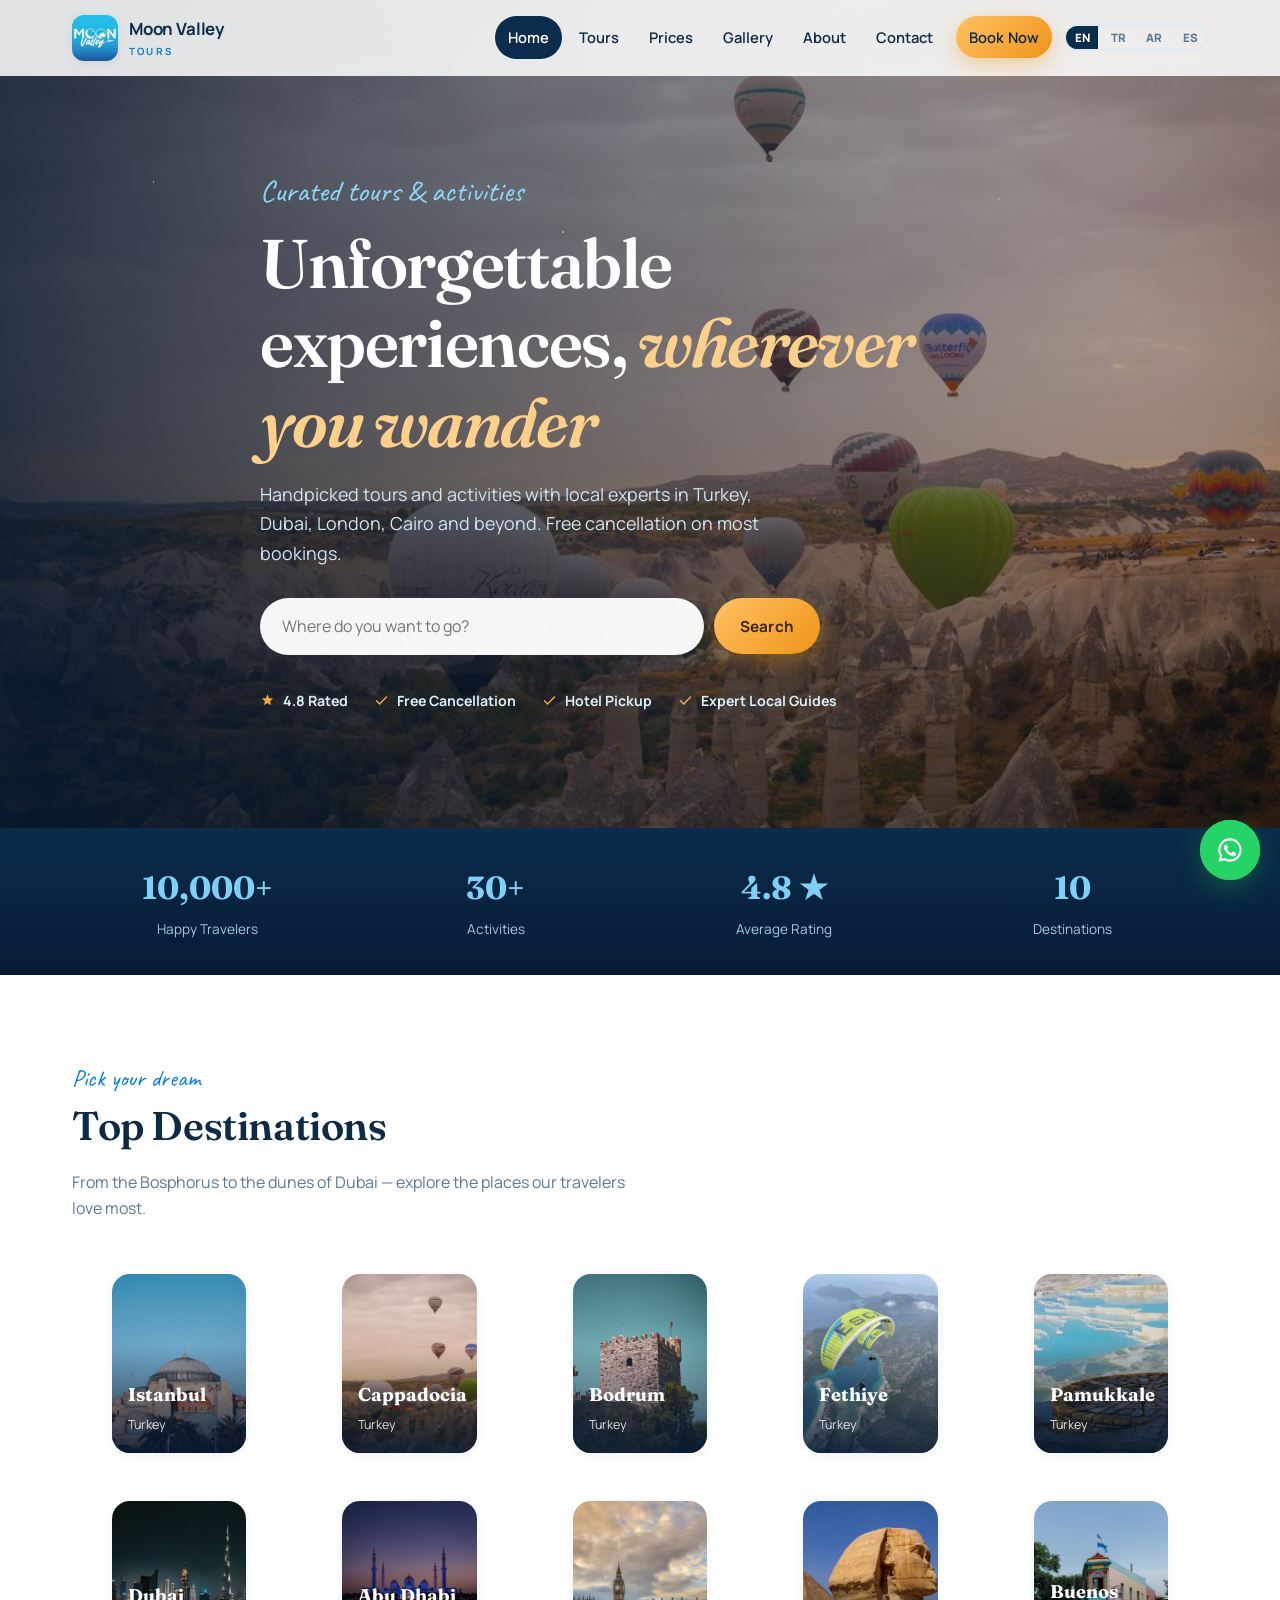
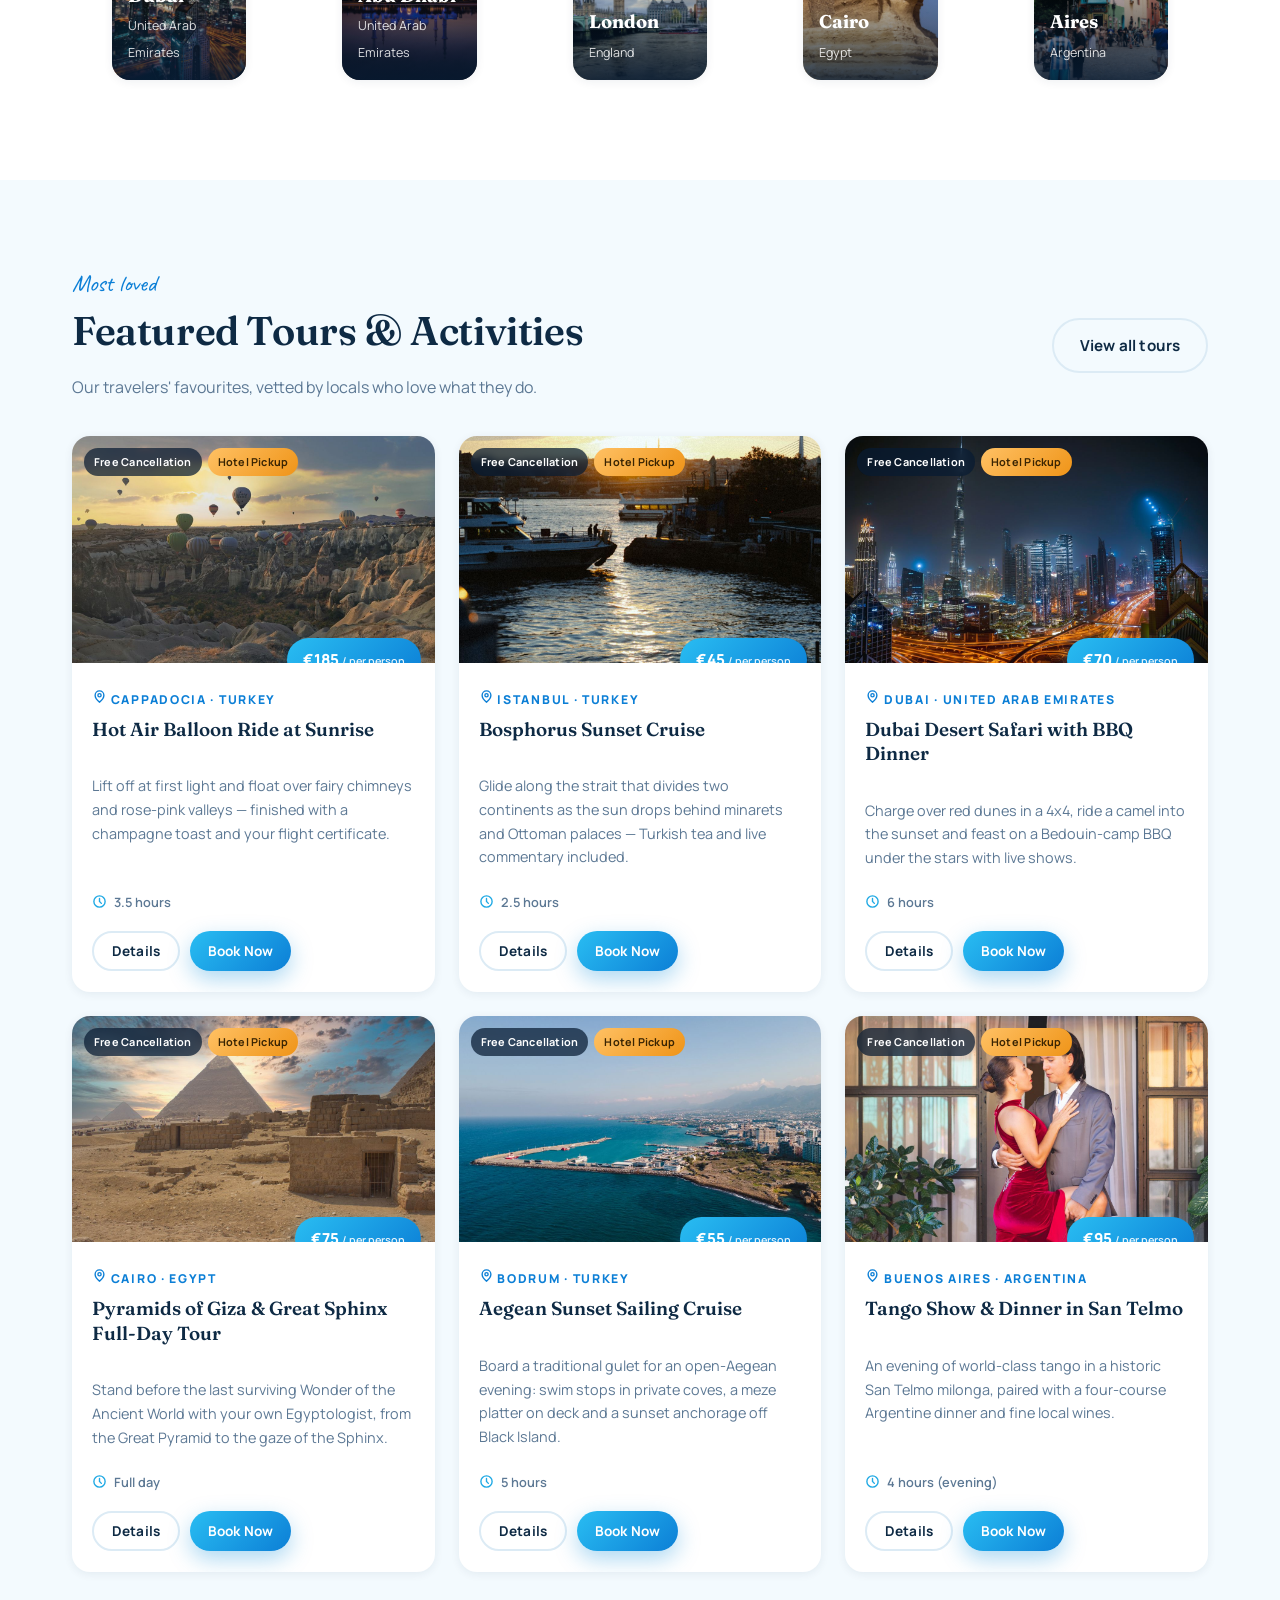
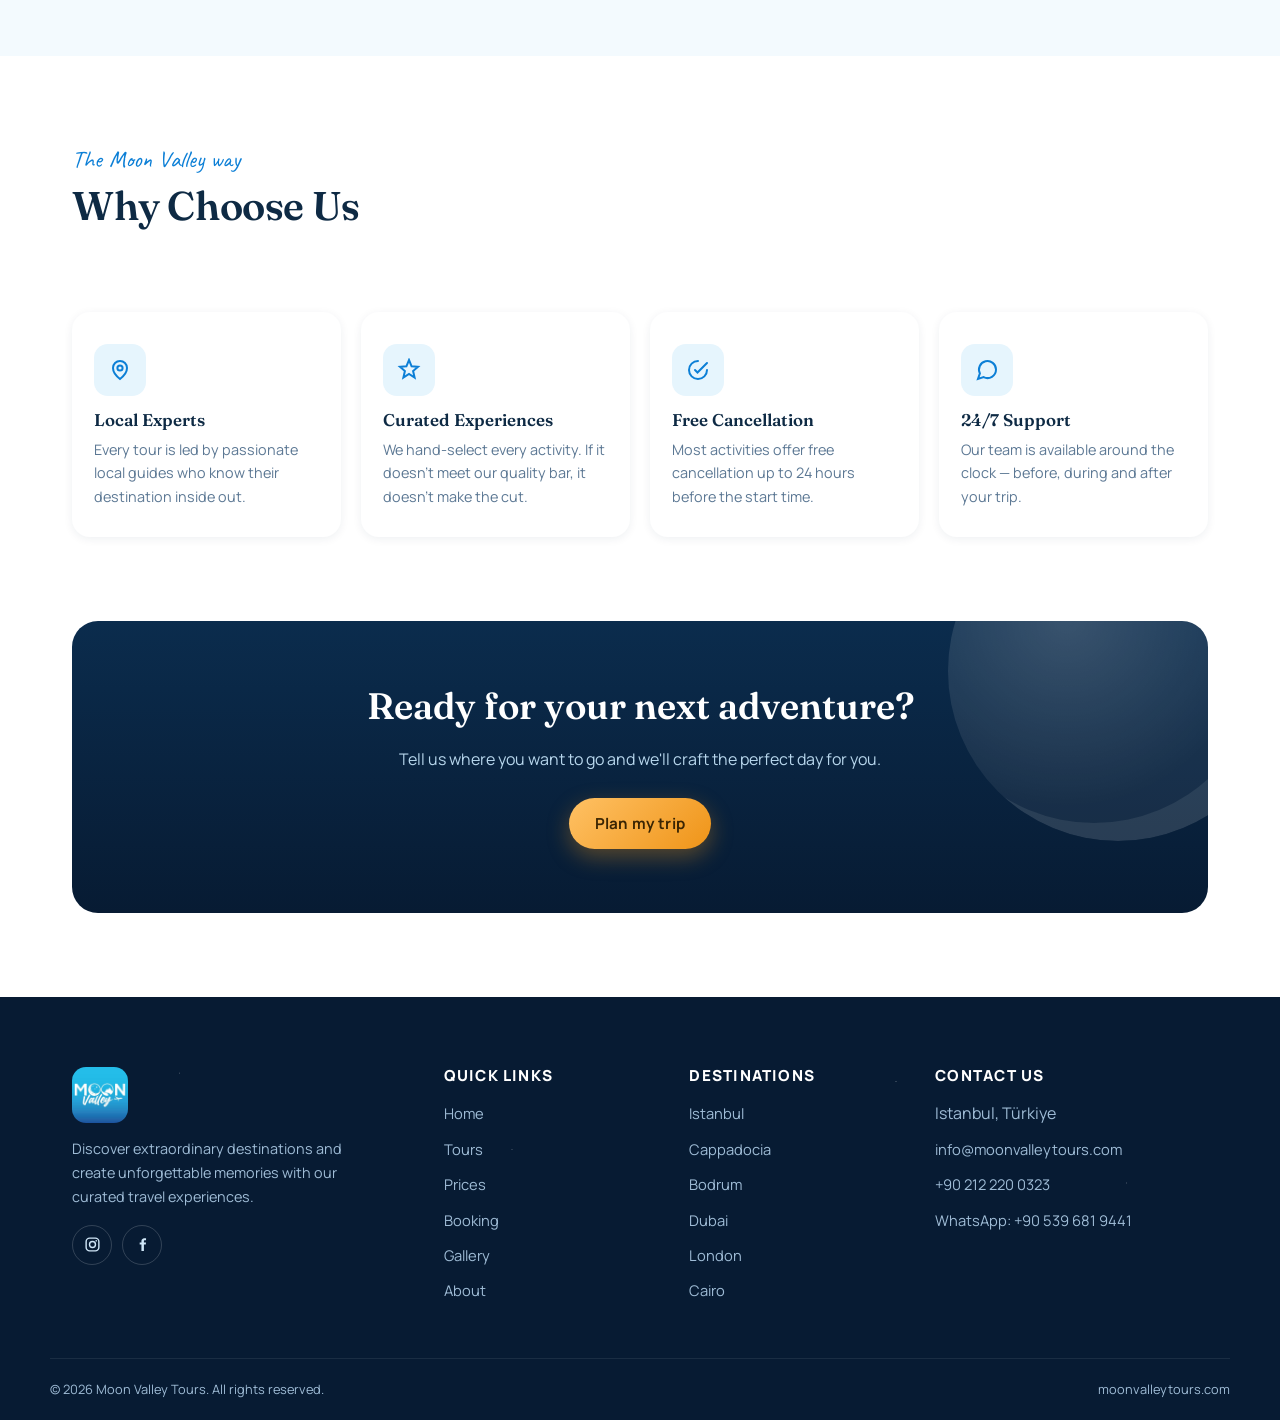
==== commit 1c57bd80: "v2.0: 4 languages (EN/TR/AR/ES), updated contact info, admin panel - WhatsApp updated to +9053968194" ====
--- a/index.html
+++ b/index.html
@@ -22,7 +22,7 @@
 <link rel="preconnect" href="https://fonts.gstatic.com" crossorigin>
 <link href="https://fonts.googleapis.com/css2?family=Fraunces:ital,wght@0,500;0,600;0,700;1,600&family=Manrope:wght@400;600;700;800&family=Caveat:wght@600&display=swap" rel="stylesheet">
 <link rel="stylesheet" href="css/style.css">
-<script type="application/ld+json">{"@context": "https://schema.org", "@type": "TravelAgency", "name": "Moon Valley Tours", "description": "Curated tours and activities in Turkey, Dubai, London, Cairo and beyond.", "email": "info@moonvalleytours.com", "telephone": "+90 212 234 7777", "address": {"@type": "PostalAddress", "addressLocality": "Istanbul", "addressCountry": "TR"}, "sameAs": ["https://www.instagram.com/moonvalleytours", "https://www.facebook.com/moonvalleytours"], "aggregateRating": {"@type": "AggregateRating", "ratingValue": "4.8", "bestRating": "5", "reviewCount": "10000"}}</script>
+<script type="application/ld+json">{"@context": "https://schema.org", "@type": "TravelAgency", "name": "Moon Valley Tours", "description": "Curated tours and activities in Turkey, Dubai, London, Cairo and beyond.", "email": "info@moonvalleytours.com", "telephone": "+90 212 220 0323", "address": {"@type": "PostalAddress", "addressLocality": "Istanbul", "addressCountry": "TR"}, "sameAs": ["https://www.instagram.com/moonvalleytours", "https://www.facebook.com/moonvalleytours"], "aggregateRating": {"@type": "AggregateRating", "ratingValue": "4.8", "bestRating": "5", "reviewCount": "10000"}}</script>
 </head>
 <body data-page="home">
 <header class="site-header">
@@ -43,6 +43,8 @@
       <div class="lang-switch" role="group" aria-label="Language">
         <button data-lang="en" type="button">EN</button>
         <button data-lang="tr" type="button">TR</button>
+        <button data-lang="ar" type="button">AR</button>
+        <button data-lang="es" type="button">ES</button>
       </div>
     </nav>
   </div>
@@ -183,8 +185,8 @@
       <ul>
         <li><span>Istanbul, Türkiye</span></li>
         <li><a href="mailto:info@moonvalleytours.com">info@moonvalleytours.com</a></li>
-        <li><a href="tel:+902122347777">+90 212 234 7777</a></li>
-        <li><a href="https://wa.me/905334414242" target="_blank" rel="noopener">WhatsApp: +90 533 441 4242</a></li>
+        <li><a href="tel:+902122200323">+90 212 220 0323</a></li>
+        <li><a href="https://wa.me/905396819441" target="_blank" rel="noopener">WhatsApp: +90 539 681 9441</a></li>
       </ul>
     </div>
   </div>
--- a/css/style.css
+++ b/css/style.css
@@ -571,3 +571,20 @@
   .feature-grid { grid-template-columns: 1fr; }
   .share-row { margin-left: 0; }
 }
+
+/* ── RTL (Arabic) ─────────────────────────────────────────── */
+[dir="rtl"] { text-align: right; }
+[dir="rtl"] .section-head--row { flex-direction: row-reverse; }
+[dir="rtl"] .tour-card { direction: rtl; }
+[dir="rtl"] .price-bubble { left: auto; right: 14px; }
+[dir="rtl"] .modal-body { direction: rtl; }
+[dir="rtl"] .modal-thumbs { direction: rtl; }
+[dir="rtl"] .booking-layout { direction: rtl; }
+[dir="rtl"] .site-header .wrap { flex-direction: row; }
+[dir="rtl"] .main-nav { flex-direction: row-reverse; }
+[dir="rtl"] .wa-float { left: 22px; right: auto; }
+[dir="rtl"] .to-top { left: 22px; right: auto; }
+
+/* ── Lang switch 4 buttons ─────────────────────────────────── */
+.lang-switch { display:flex; gap:4px; }
+.lang-switch button { min-width:32px; padding:4px 6px; font-size:.72rem; }
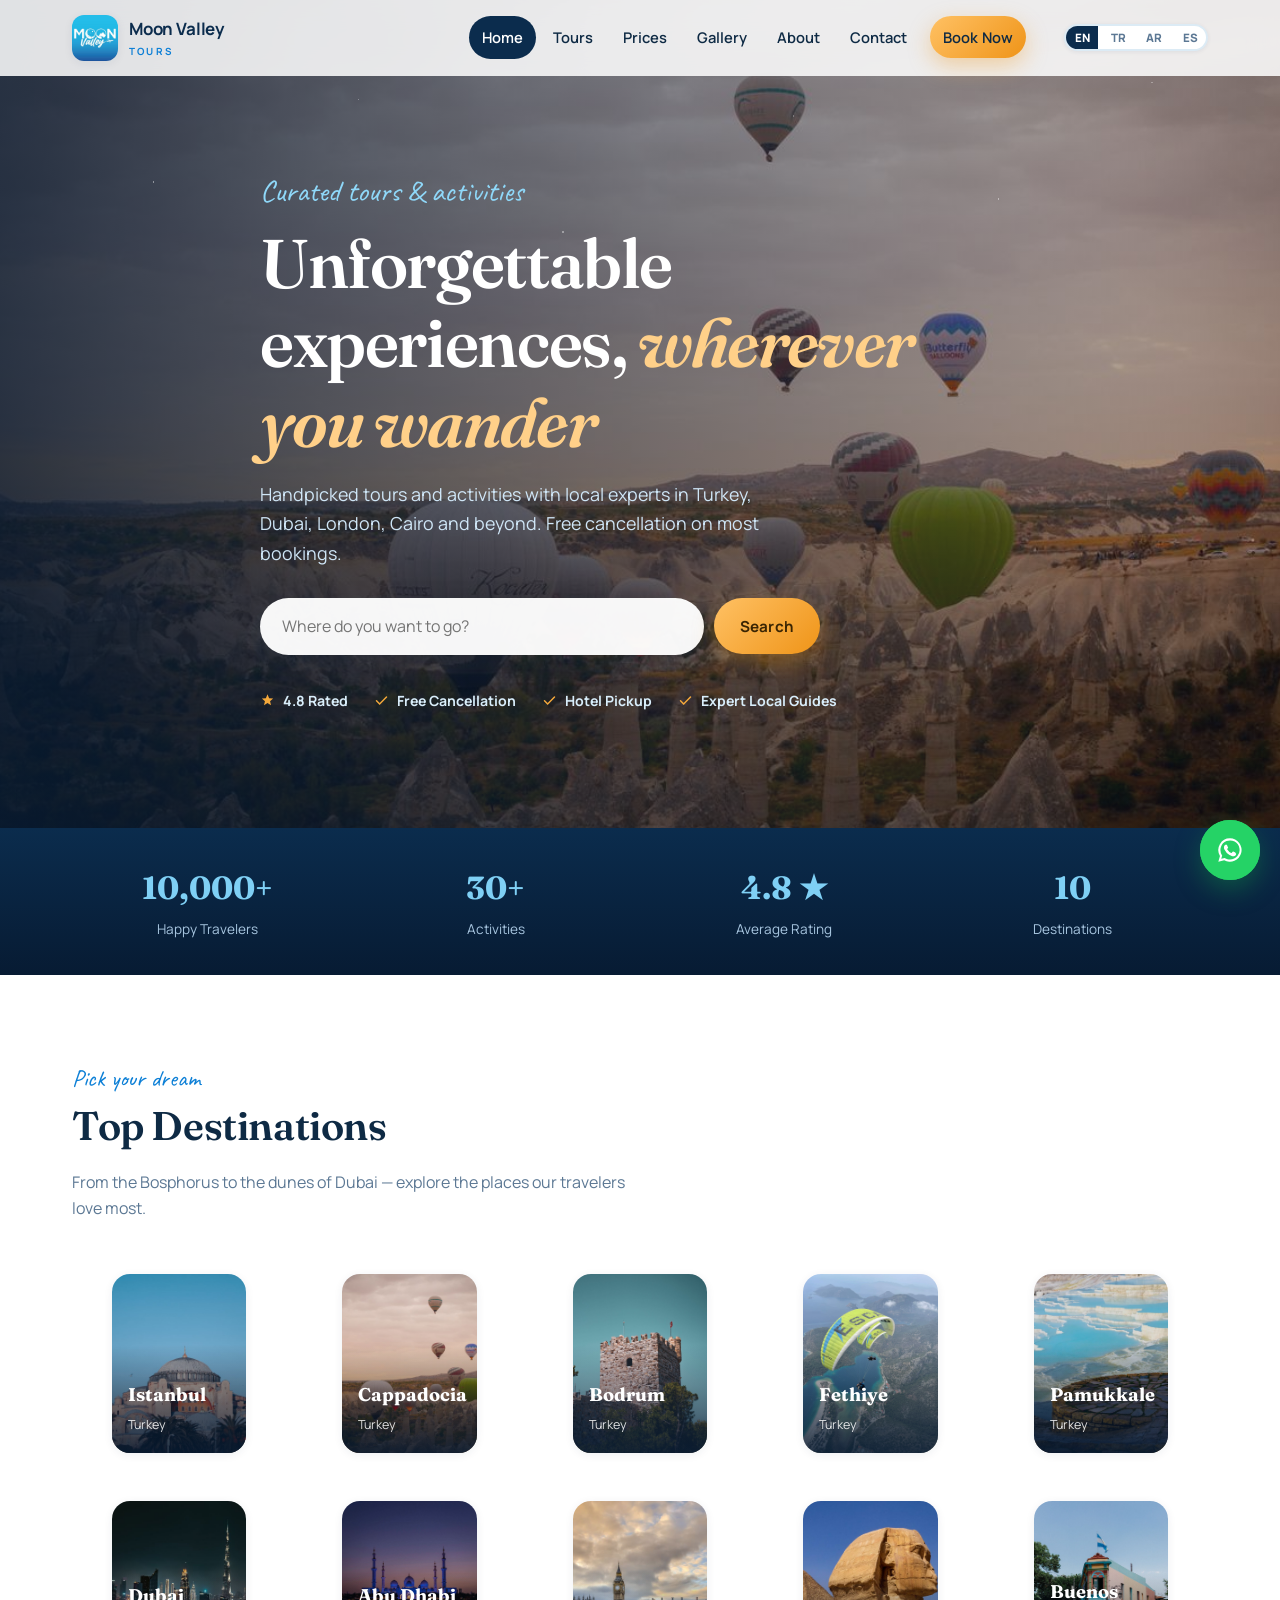
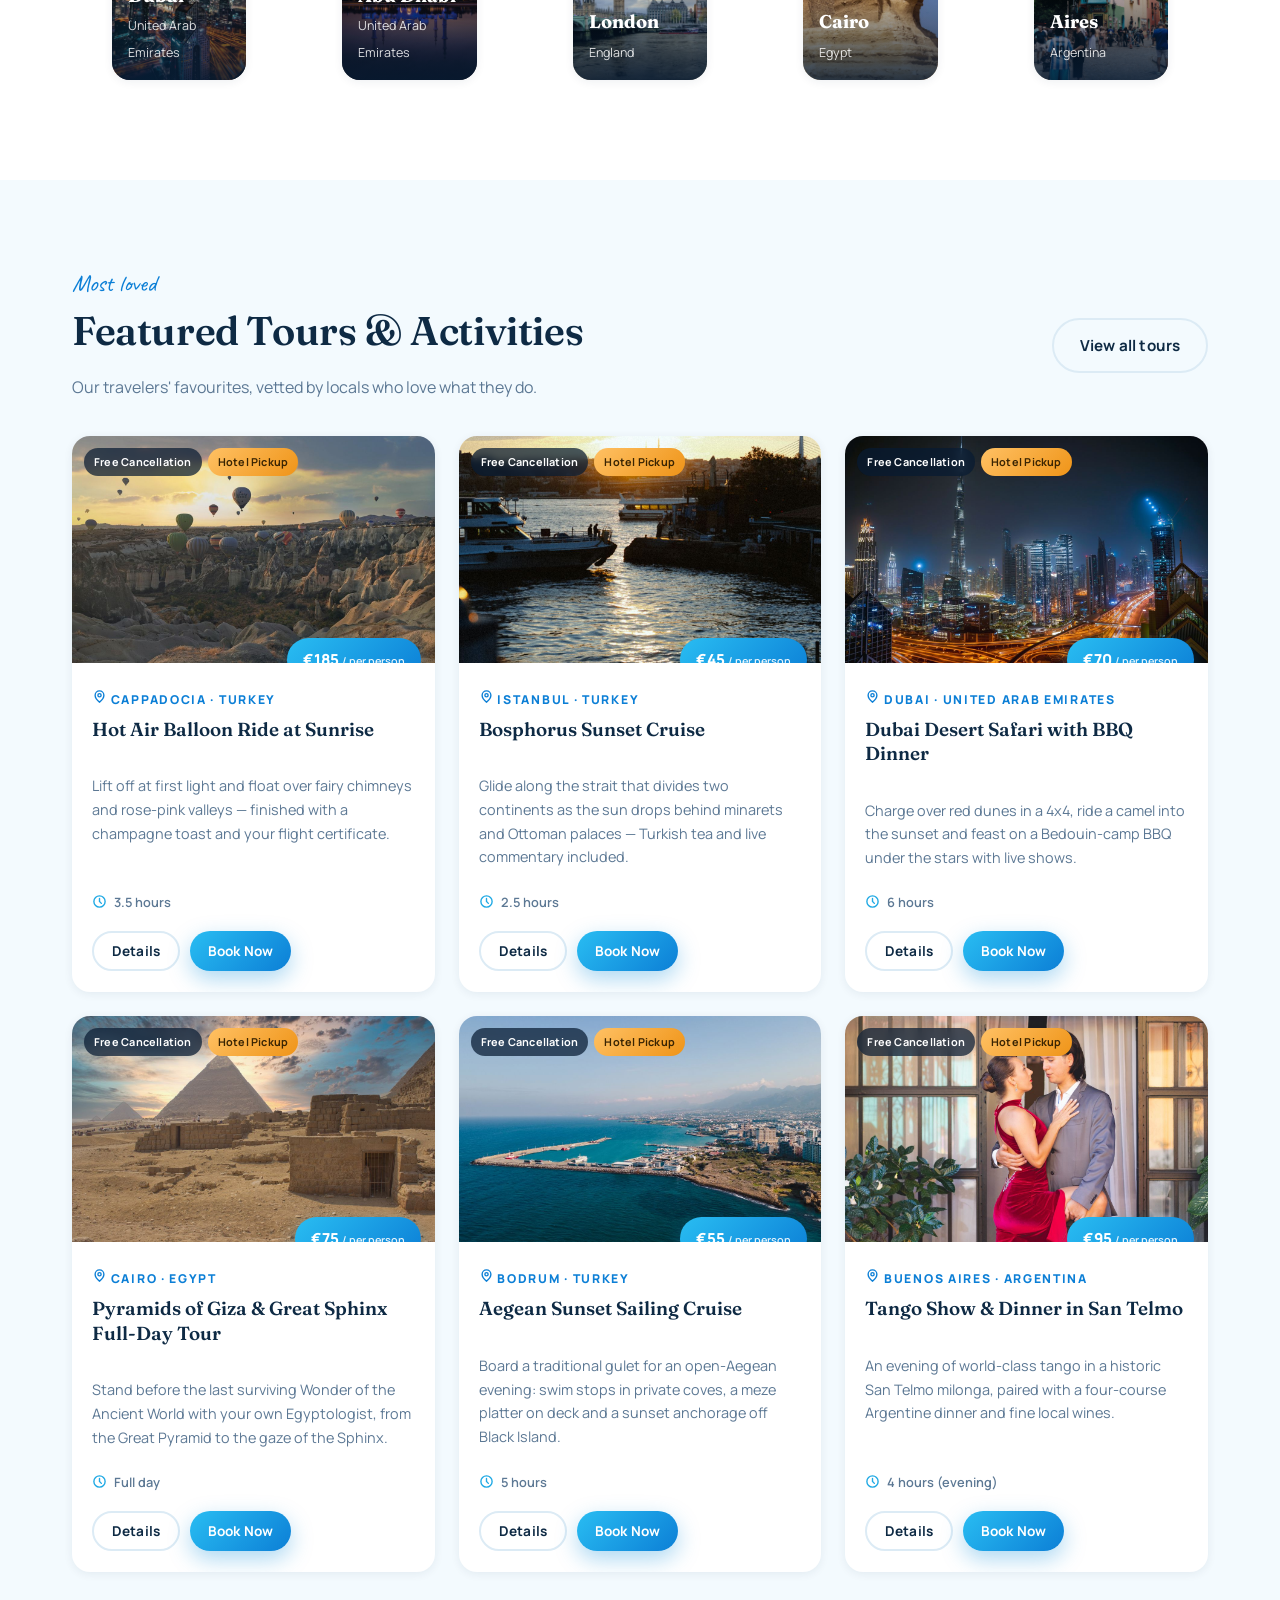
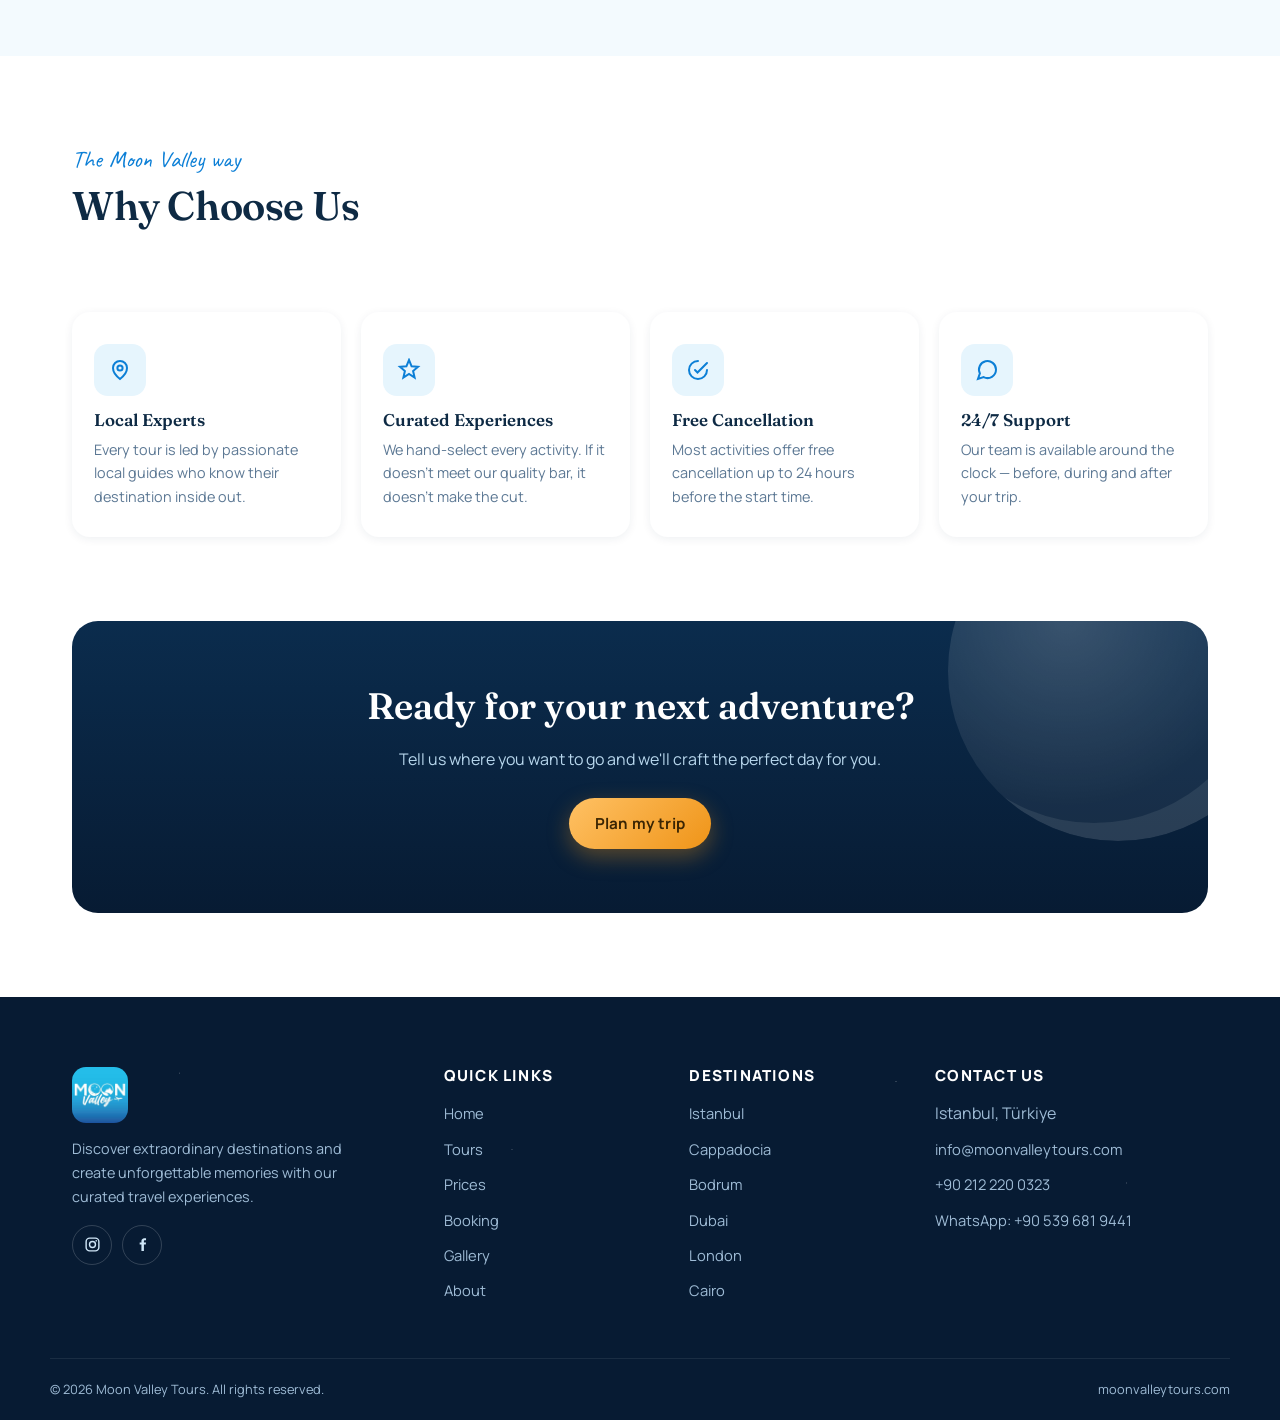
==== commit b69fbd24: "fix: move lang switcher outside nav — always visible in header Language buttons (EN/TR/AR/ES) were h" ====
--- a/index.html
+++ b/index.html
@@ -40,13 +40,13 @@
       <a href="about.html" data-i18n="nav.about">About</a>
       <a href="contact.html" data-i18n="nav.contact">Contact</a>
       <a href="booking.html" class="btn btn--gold btn--sm nav-cta" data-i18n="nav.book">Book Now</a>
-      <div class="lang-switch" role="group" aria-label="Language">
-        <button data-lang="en" type="button">EN</button>
-        <button data-lang="tr" type="button">TR</button>
-        <button data-lang="ar" type="button">AR</button>
-        <button data-lang="es" type="button">ES</button>
-      </div>
     </nav>
+    <div class="lang-switch" role="group" aria-label="Language">
+      <button data-lang="en" type="button">EN</button>
+      <button data-lang="tr" type="button">TR</button>
+      <button data-lang="ar" type="button">AR</button>
+      <button data-lang="es" type="button">ES</button>
+    </div>
   </div>
 </header>
 <main>
--- a/css/style.css
+++ b/css/style.css
@@ -115,15 +115,23 @@
 .main-nav a.is-active { background: var(--navy); color: #fff; }
 .nav-cta { margin-left: 6px; }
 
+/* ── Language switcher — always visible in header ────────────────────────── */
 .lang-switch {
-  display: flex; border: 2px solid var(--line); border-radius: 999px; overflow: hidden; margin-left: 8px;
+  display: flex; flex-shrink: 0;
+  border: 2px solid var(--line); border-radius: 999px; overflow: hidden;
+  margin-left: 12px; background: #fff;
+  box-shadow: 0 1px 4px rgba(11,44,77,.08);
 }
 .lang-switch button {
-  border: 0; background: transparent; padding: 6px 12px; font-weight: 800; font-size: .8rem; color: var(--mist);
-}
+  border: 0; background: transparent; padding: 6px 10px;
+  font-weight: 800; font-size: .75rem; color: var(--mist);
+  cursor: pointer; transition: background .15s, color .15s;
+  white-space: nowrap;
+}
+.lang-switch button:hover { background: var(--brand-soft); color: var(--brand-deep); }
 .lang-switch button.is-on { background: var(--navy); color: #fff; }
 
-.nav-toggle { display: none; margin-left: auto; background: none; border: 0; width: 44px; height: 44px; position: relative; z-index: 101; }
+.nav-toggle { display: none; background: none; border: 0; width: 44px; height: 44px; position: relative; z-index: 101; margin-left: 8px; }
 .nav-toggle span, .nav-toggle::before, .nav-toggle::after {
   content: ""; display: block; height: 3px; border-radius: 3px; background: var(--navy);
   margin: 6px 0; transition: transform .25s, opacity .25s;
@@ -556,8 +564,8 @@
   .main-nav a { color: #fff; font-size: 1.25rem; padding: 12px 24px; }
   .main-nav a.is-active { background: var(--brand); }
   .nav-toggle { display: block; }
-  .lang-switch { border-color: #ffffff3a; margin: 14px 0 0; }
-  .lang-switch button { color: #cfe6f7; padding: 8px 18px; }
+  .lang-switch { margin-left: 0; border-color: var(--line); }
+  .lang-switch button { padding: 5px 8px; font-size: .7rem; }
   .nav-cta { margin: 10px 0 0; }
   .hero__search { flex-direction: column; }
   .hero__search .btn { width: 100%; }
